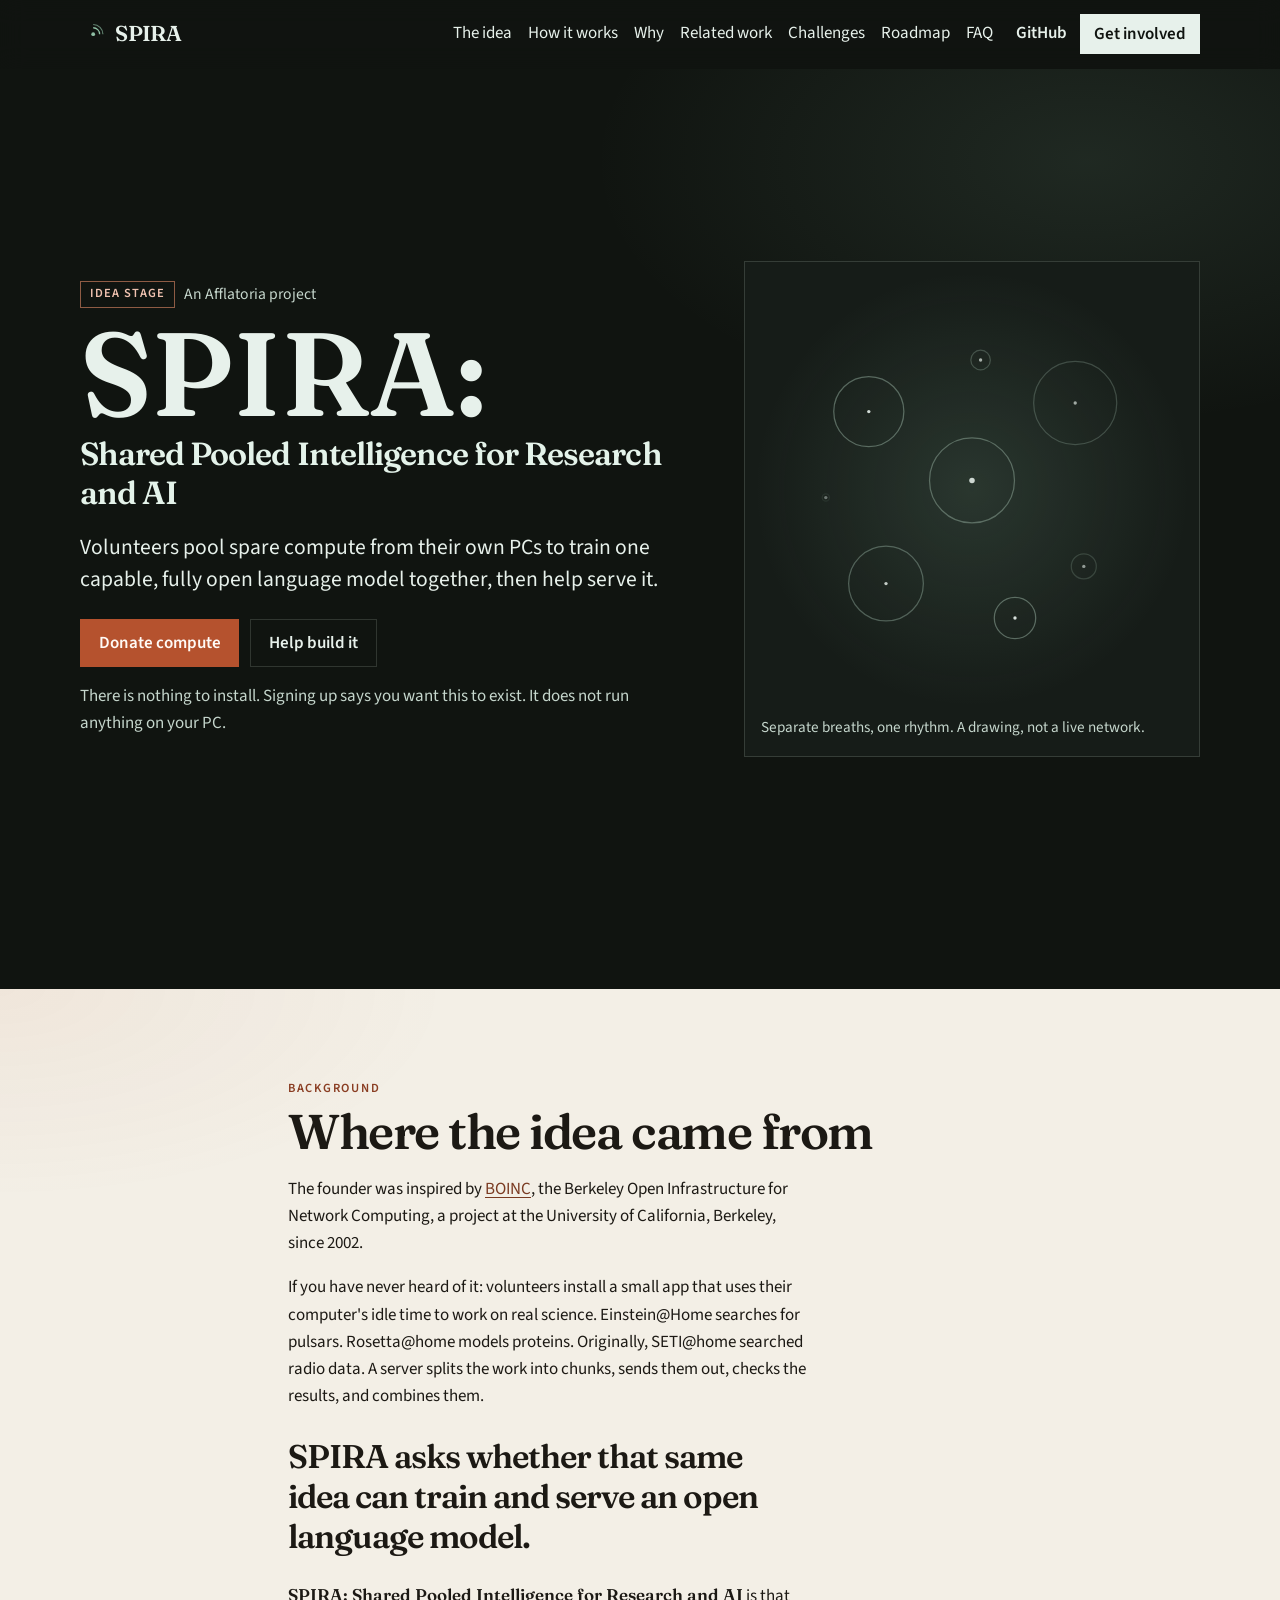
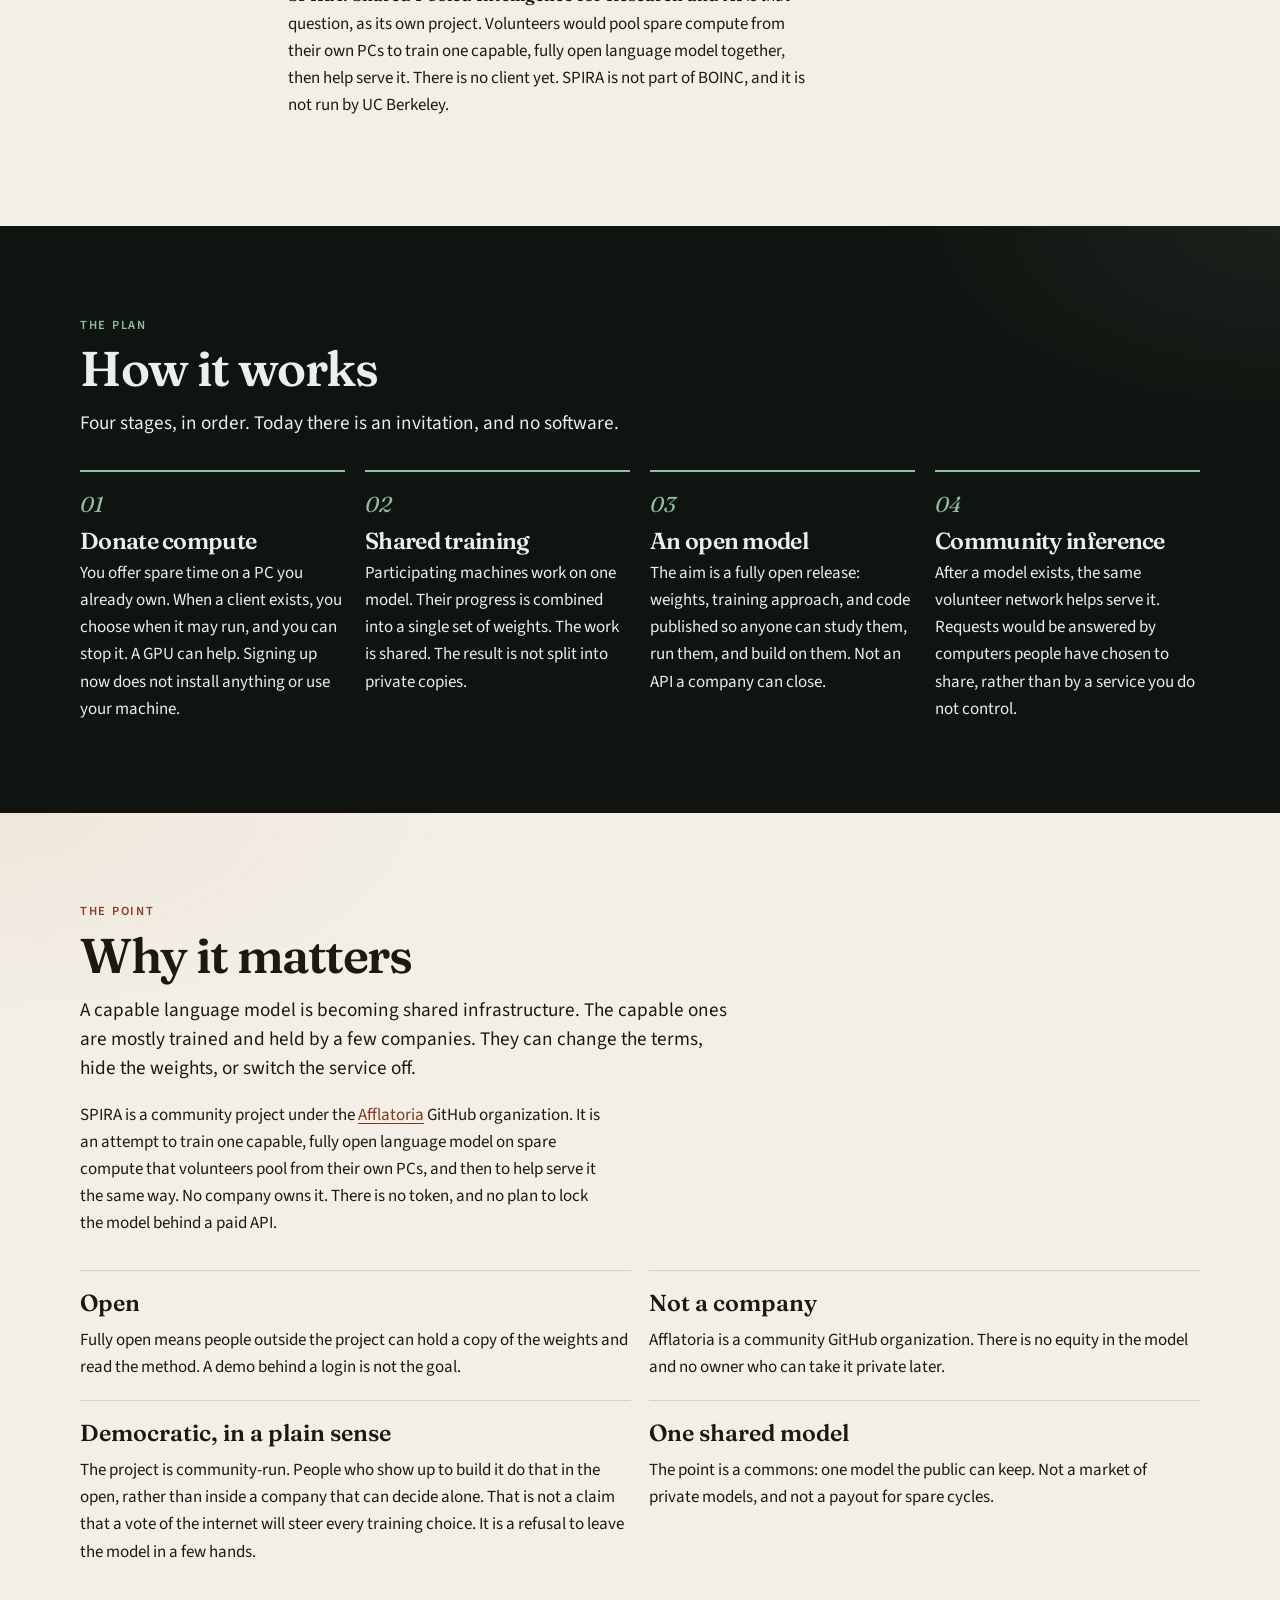
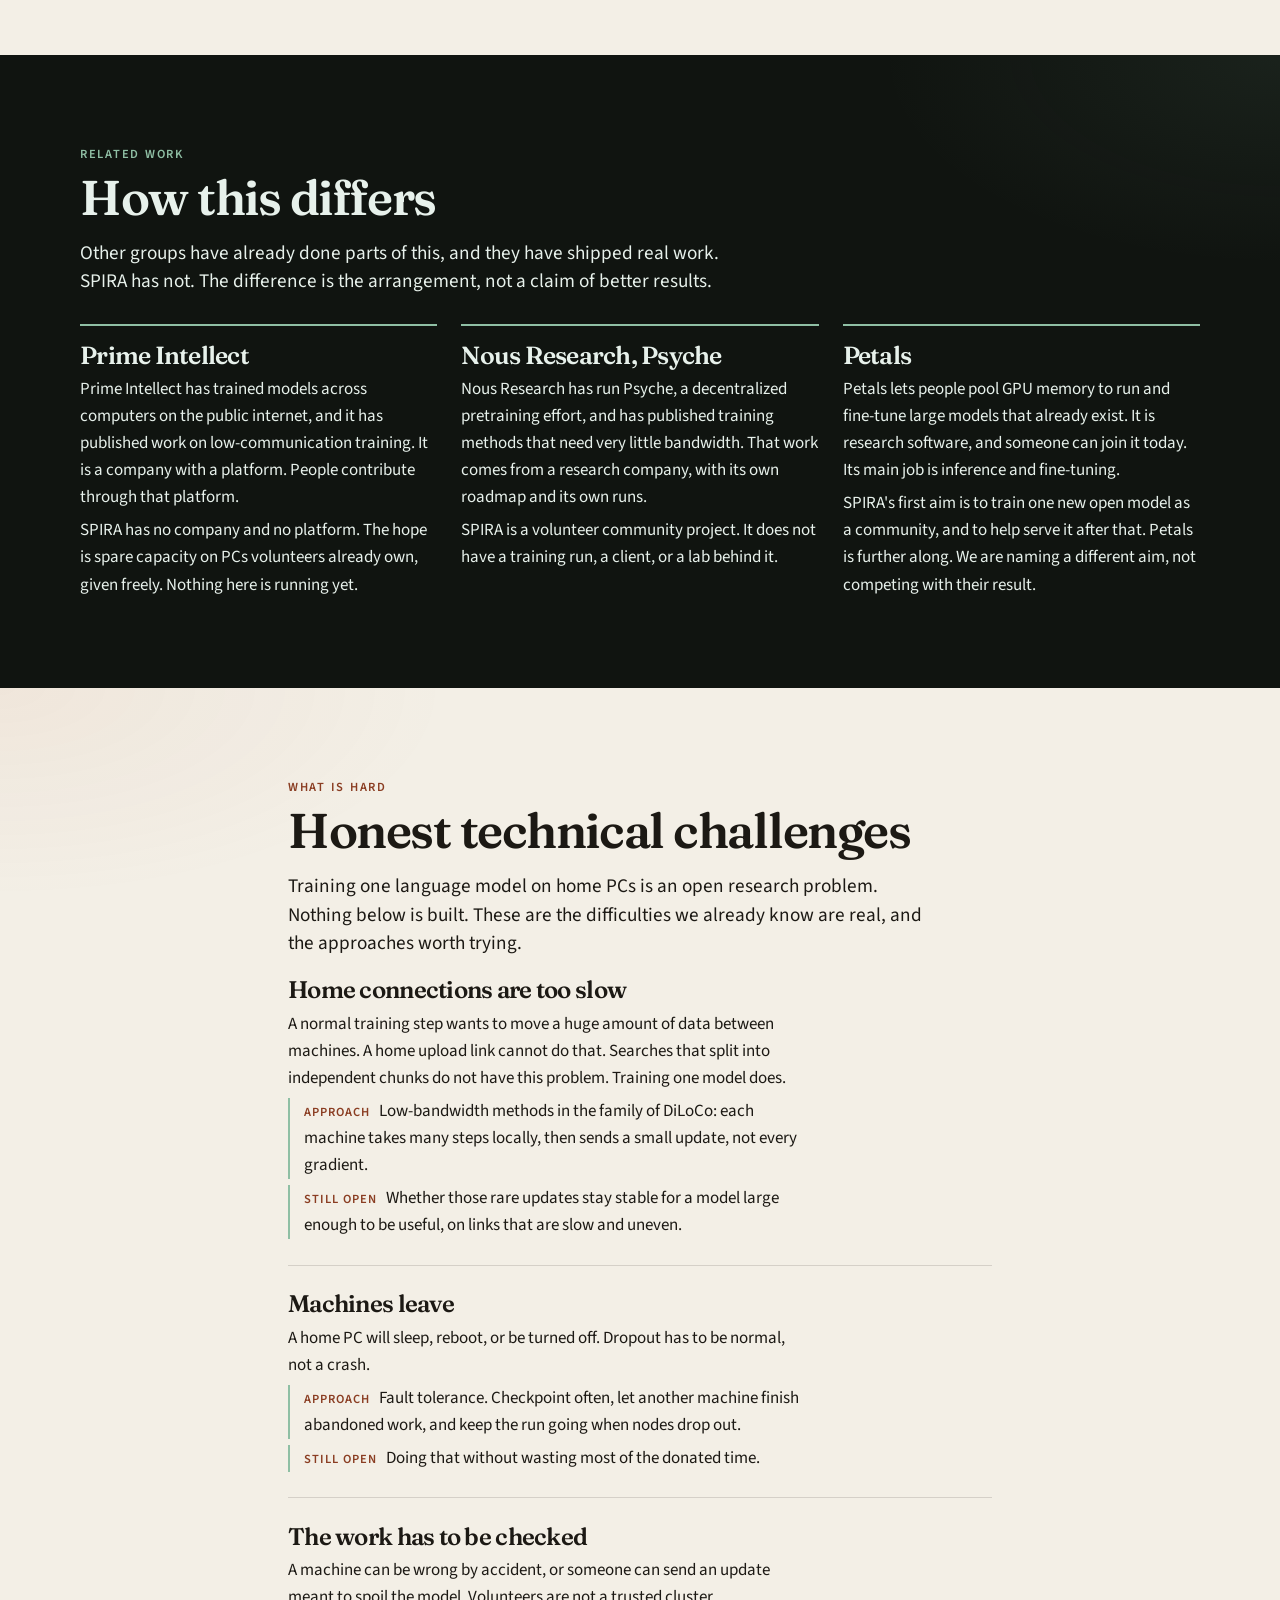
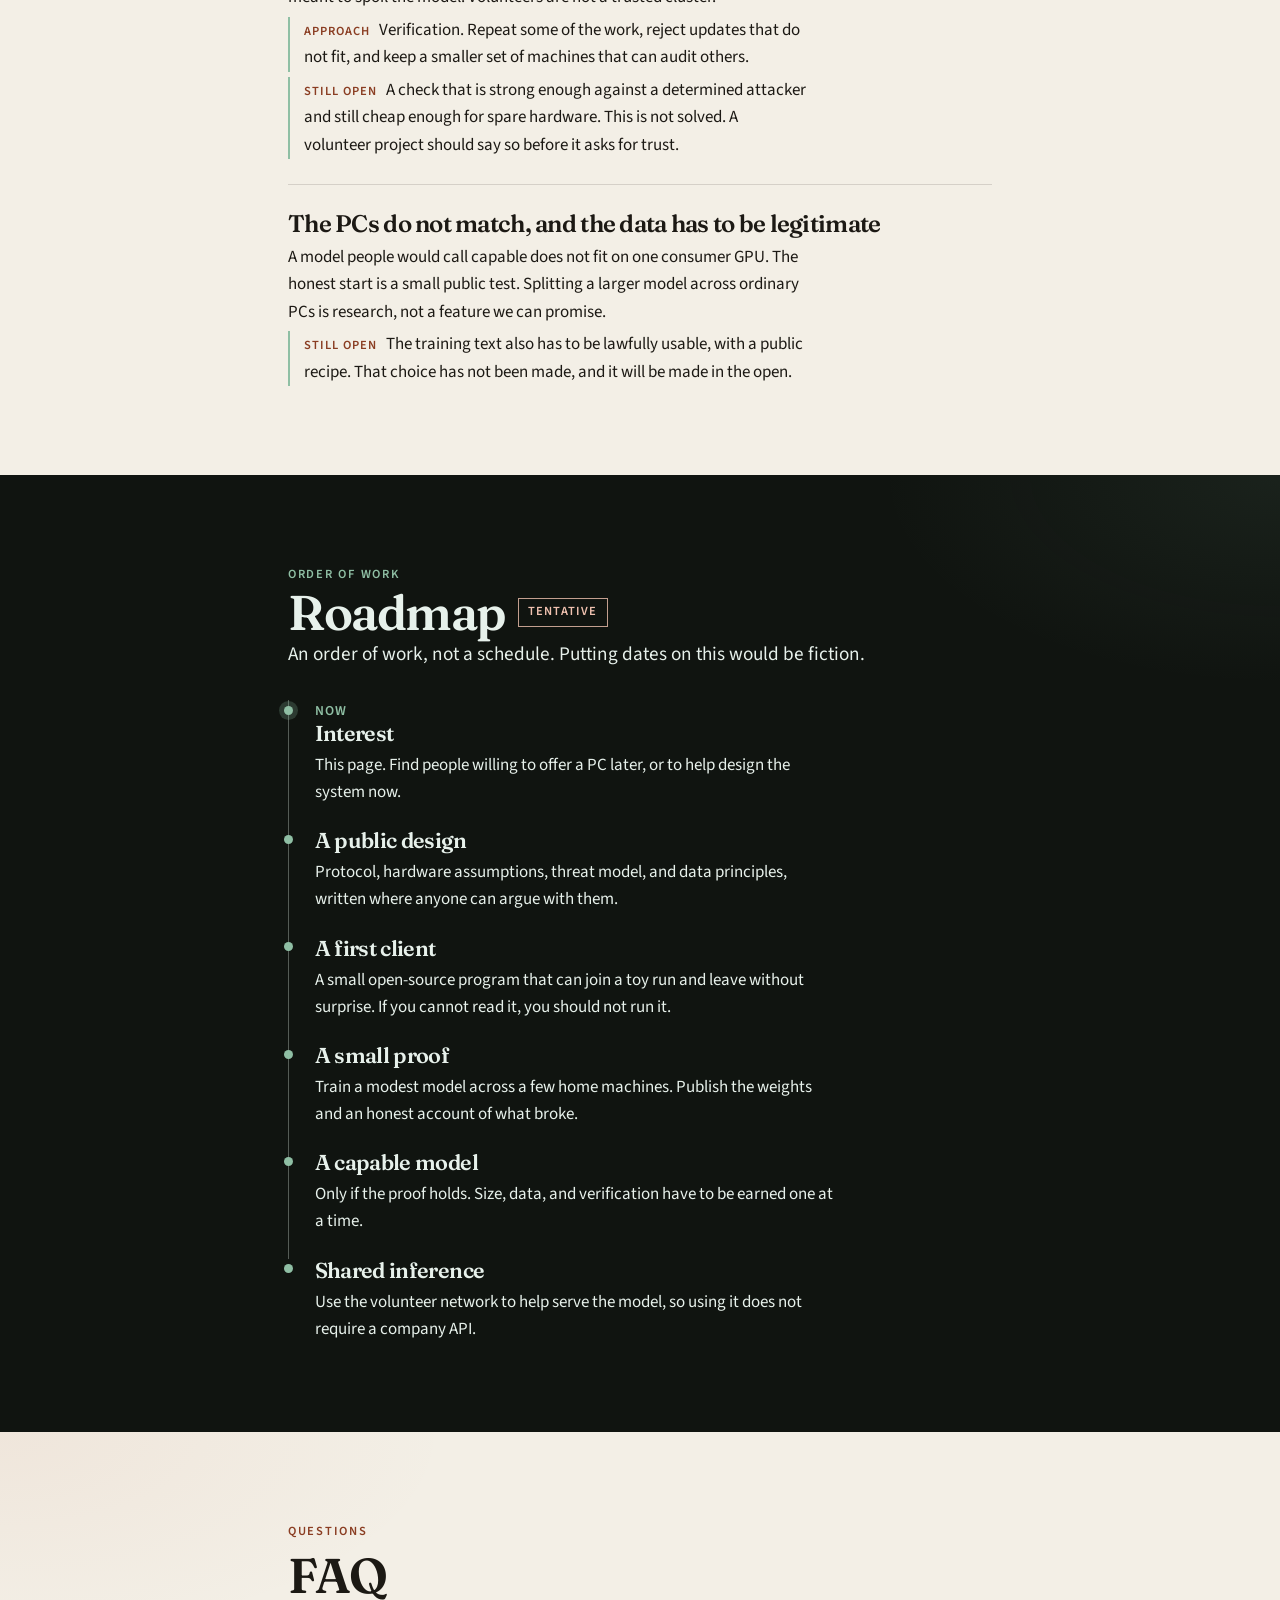
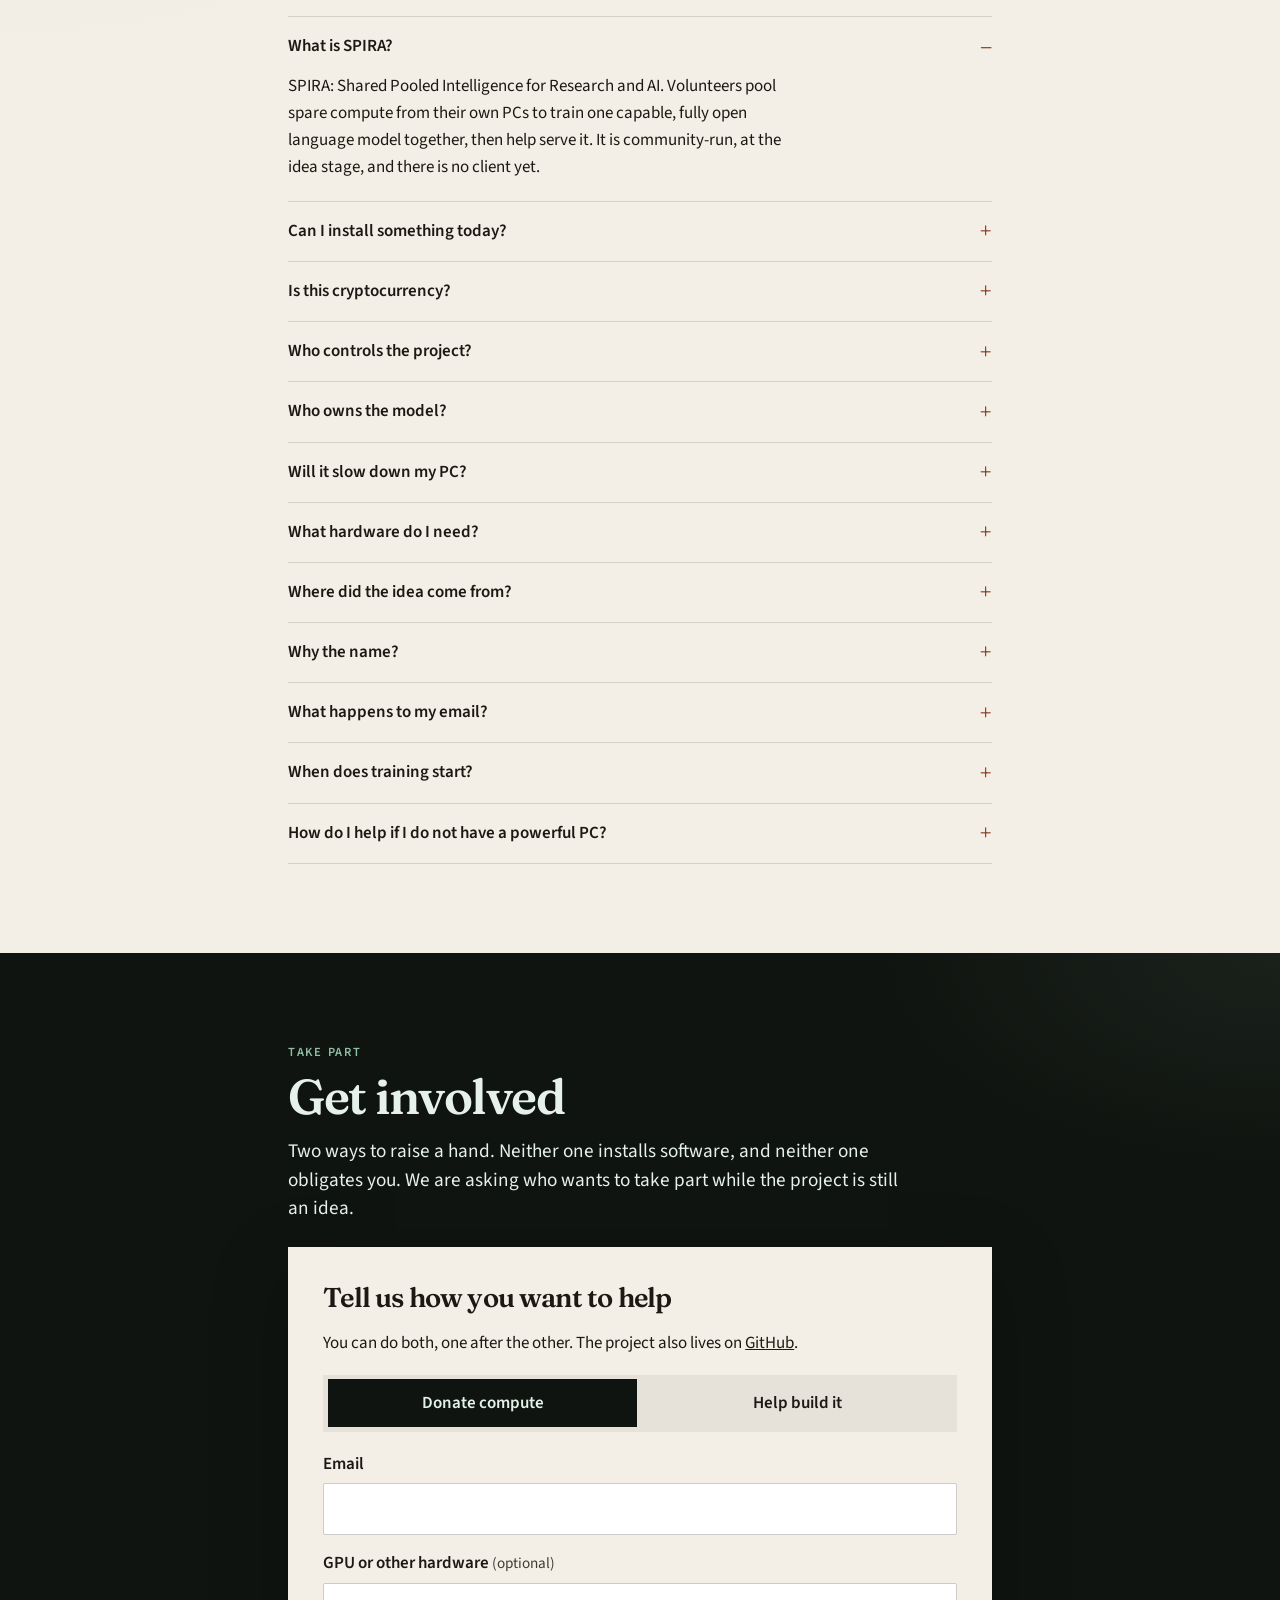
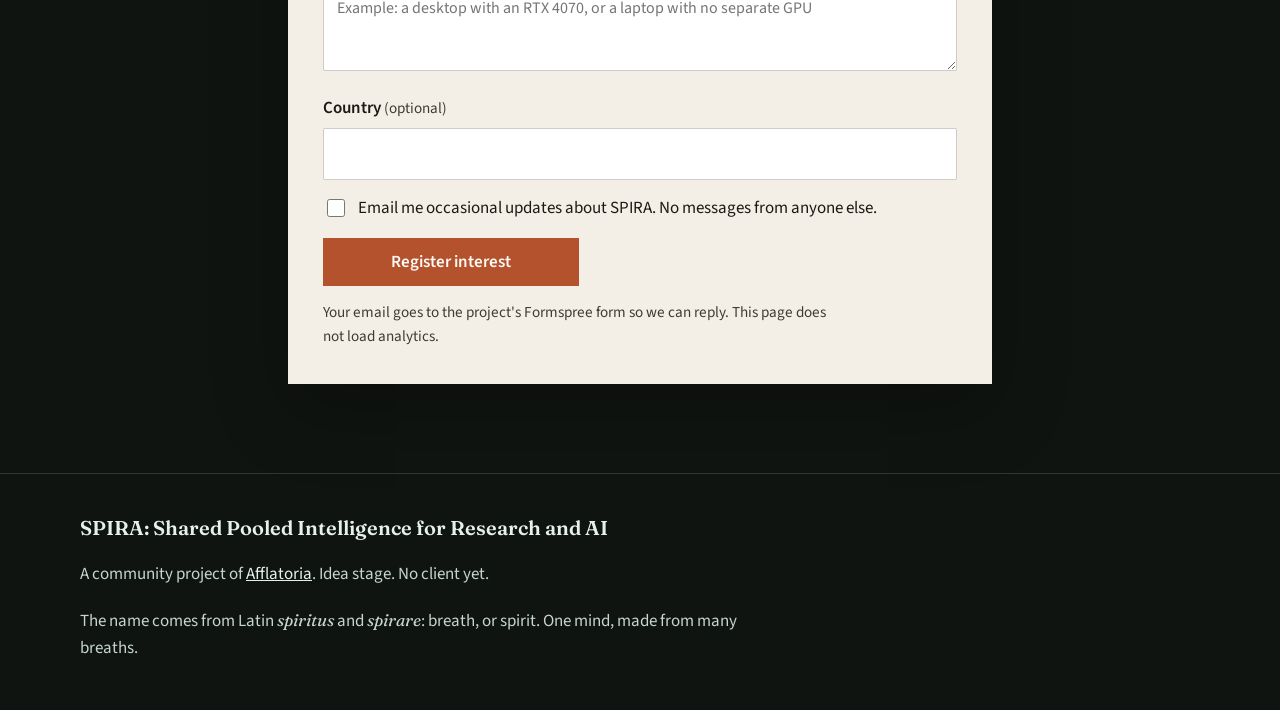
==== index.html @ f2c60c3b "Add the SPIRA landing page and GitHub Pages deploy. The page introduces Shared Pooled Intelligence f" ====
<!DOCTYPE html>
<html lang="en">
<head>
  <meta charset="utf-8">
  <meta name="viewport" content="width=device-width, initial-scale=1">
  <title>SPIRA: Shared Pooled Intelligence for Research and AI</title>
  <meta name="description" content="Volunteers pool spare compute from their own PCs to train one capable, fully open language model together, then help serve it. Idea stage. Community-run.">
  <link rel="canonical" href="https://afflatoria.github.io/spira-site/">
  <meta name="theme-color" content="#101410">
  <meta name="robots" content="index, follow">
  <meta property="og:site_name" content="SPIRA">
  <meta property="og:type" content="website">
  <meta property="og:locale" content="en_US">
  <meta property="og:title" content="SPIRA: Shared Pooled Intelligence for Research and AI">
  <meta property="og:description" content="Volunteers pool spare compute from their own PCs to train one capable, fully open language model together, then help serve it.">
  <meta property="og:url" content="https://afflatoria.github.io/spira-site/">
  <meta property="og:image" content="https://afflatoria.github.io/spira-site/assets/og.png">
  <meta property="og:image:width" content="1200">
  <meta property="og:image:height" content="630">
  <meta property="og:image:alt" content="SPIRA: Shared Pooled Intelligence for Research and AI. Volunteers pool spare compute to train one open language model.">
  <meta name="twitter:card" content="summary_large_image">
  <meta name="twitter:title" content="SPIRA: Shared Pooled Intelligence for Research and AI">
  <meta name="twitter:description" content="Volunteers pool spare compute from their own PCs to train one capable, fully open language model together, then help serve it.">
  <meta name="twitter:image" content="https://afflatoria.github.io/spira-site/assets/og.png">
  <meta name="twitter:image:alt" content="SPIRA: Shared Pooled Intelligence for Research and AI. Volunteers pool spare compute to train one open language model.">
  <link rel="icon" href="assets/favicon.svg" type="image/svg+xml">
  <link rel="icon" href="assets/favicon-32.png" sizes="32x32" type="image/png">
  <link rel="apple-touch-icon" href="assets/apple-touch-icon.png">
  <link rel="preload" href="assets/fonts/fraunces-latin-600.woff2" as="font" type="font/woff2" crossorigin>
  <link rel="stylesheet" href="assets/site.css">
  <script type="application/ld+json">
  {
    "@context": "https://schema.org",
    "@type": "WebSite",
    "name": "SPIRA: Shared Pooled Intelligence for Research and AI",
    "url": "https://afflatoria.github.io/spira-site/",
    "description": "Volunteers pool spare compute from their own PCs to train one capable, fully open language model together, then help serve it.",
    "publisher": {
      "@type": "Organization",
      "name": "Afflatoria",
      "url": "https://github.com/Afflatoria"
    }
  }
  </script>
</head>
<body>
  <a class="skip" href="#content">Skip to content</a>
  <header class="site-header">
    <div class="bar wrap">
      <a class="brand" href="#top">
        <svg class="mark" viewBox="0 0 32 32" aria-hidden="true">
          <circle cx="16" cy="16" r="2.3" fill="currentColor"></circle>
          <path d="M16 8.2a7.8 7.8 0 0 1 7.8 7.8" fill="none" stroke="currentColor" stroke-width="1.6"></path>
          <path d="M16 4.2a11.8 11.8 0 0 1 11.8 11.8" fill="none" stroke="currentColor" stroke-width="1.4" opacity="0.65"></path>
        </svg>
        <span>SPIRA</span>
      </a>
      <nav id="site-nav" class="nav-panel" aria-label="Primary">
        <a href="#origin">The idea</a>
        <a href="#how">How it works</a>
        <a href="#why">Why</a>
        <a href="#differs">Related work</a>
        <a href="#challenges">Challenges</a>
        <a href="#roadmap">Roadmap</a>
        <a href="#faq">FAQ</a>
        <a class="nav-github" href="https://github.com/Afflatoria" rel="noopener noreferrer">GitHub</a>
      </nav>
      <div class="header-actions">
        <a class="header-github" href="https://github.com/Afflatoria" rel="noopener noreferrer">GitHub</a>
        <a class="btn btn-small header-cta" href="#join">Get involved</a>
        <button class="menu-toggle" type="button" aria-expanded="false" aria-controls="site-nav" aria-label="Open menu">Menu</button>
      </div>
    </div>
  </header>

  <main id="content">
    <section class="hero" id="top">
      <div class="wrap hero-grid">
        <div class="hero-copy">
          <p class="eyebrow"><span class="pill">Idea stage</span> An Afflatoria project</p>
          <h1>
            <span class="h1-lead">SPIRA:</span>
            <span class="h1-rest">Shared Pooled Intelligence for Research and AI</span>
          </h1>
          <p class="pitch">Volunteers pool spare compute from their own PCs to train one capable, fully open language model together, then help serve it.</p>
          <div class="cta-row">
            <a class="btn btn-primary" href="#join" data-choose="donate-compute">Donate compute</a>
            <a class="btn btn-ghost" href="#join" data-choose="help-build">Help build it</a>
          </div>
          <p class="honesty">There is nothing to install. Signing up says you want this to exist. It does not run anything on your PC.</p>
        </div>
        <figure class="breath-figure">
          <canvas id="breath" aria-hidden="true"></canvas>
          <figcaption>Separate breaths, one rhythm. A drawing, not a live network.</figcaption>
        </figure>
      </div>
    </section>

    <section class="section section-paper" id="origin">
      <div class="wrap narrow">
        <p class="kicker">Background</p>
        <h2>Where the idea came from</h2>
        <p>The founder was inspired by <a href="https://boinc.berkeley.edu" rel="noopener noreferrer">BOINC</a>, the Berkeley Open Infrastructure for Network Computing, a project at the University of California, Berkeley, since 2002.</p>
        <p>If you have never heard of it: volunteers install a small app that uses their computer's idle time to work on real science. Einstein@Home searches for pulsars. Rosetta@home models proteins. Originally, SETI@home searched radio data. A server splits the work into chunks, sends them out, checks the results, and combines them.</p>
        <blockquote class="ask">
          <p>SPIRA asks whether that same idea can train and serve an open language model.</p>
        </blockquote>
        <p><span class="name-inline">SPIRA: Shared Pooled Intelligence for Research and AI</span> is that question, as its own project. Volunteers would pool spare compute from their own PCs to train one capable, fully open language model together, then help serve it. There is no client yet. SPIRA is not part of BOINC, and it is not run by UC Berkeley.</p>
      </div>
    </section>

    <section class="section section-night" id="how">
      <div class="wrap">
        <p class="kicker">The plan</p>
        <h2>How it works</h2>
        <p class="lede">Four stages, in order. Today there is an invitation, and no software.</p>
        <ol class="steps">
          <li>
            <span class="step-num">01</span>
            <h3>Donate compute</h3>
            <p>You offer spare time on a PC you already own. When a client exists, you choose when it may run, and you can stop it. A GPU can help. Signing up now does not install anything or use your machine.</p>
          </li>
          <li>
            <span class="step-num">02</span>
            <h3>Shared training</h3>
            <p>Participating machines work on one model. Their progress is combined into a single set of weights. The work is shared. The result is not split into private copies.</p>
          </li>
          <li>
            <span class="step-num">03</span>
            <h3>An open model</h3>
            <p>The aim is a fully open release: weights, training approach, and code published so anyone can study them, run them, and build on them. Not an API a company can close.</p>
          </li>
          <li>
            <span class="step-num">04</span>
            <h3>Community inference</h3>
            <p>After a model exists, the same volunteer network helps serve it. Requests would be answered by computers people have chosen to share, rather than by a service you do not control.</p>
          </li>
        </ol>
      </div>
    </section>

    <section class="section section-paper" id="why">
      <div class="wrap">
        <p class="kicker">The point</p>
        <h2>Why it matters</h2>
        <p class="lede">A capable language model is becoming shared infrastructure. The capable ones are mostly trained and held by a few companies. They can change the terms, hide the weights, or switch the service off.</p>
        <p>SPIRA is a community project under the <a href="https://github.com/Afflatoria" rel="noopener noreferrer">Afflatoria</a> GitHub organization. It is an attempt to train one capable, fully open language model on spare compute that volunteers pool from their own PCs, and then to help serve it the same way. No company owns it. There is no token, and no plan to lock the model behind a paid API.</p>
        <dl class="principles">
          <div>
            <dt>Open</dt>
            <dd>Fully open means people outside the project can hold a copy of the weights and read the method. A demo behind a login is not the goal.</dd>
          </div>
          <div>
            <dt>Not a company</dt>
            <dd>Afflatoria is a community GitHub organization. There is no equity in the model and no owner who can take it private later.</dd>
          </div>
          <div>
            <dt>Democratic, in a plain sense</dt>
            <dd>The project is community-run. People who show up to build it do that in the open, rather than inside a company that can decide alone. That is not a claim that a vote of the internet will steer every training choice. It is a refusal to leave the model in a few hands.</dd>
          </div>
          <div>
            <dt>One shared model</dt>
            <dd>The point is a commons: one model the public can keep. Not a market of private models, and not a payout for spare cycles.</dd>
          </div>
        </dl>
      </div>
    </section>

    <section class="section section-night" id="differs">
      <div class="wrap">
        <p class="kicker">Related work</p>
        <h2>How this differs</h2>
        <p class="lede">Other groups have already done parts of this, and they have shipped real work. SPIRA has not. The difference is the arrangement, not a claim of better results.</p>
        <div class="differs">
          <article class="differ">
            <h3>Prime Intellect</h3>
            <p>Prime Intellect has trained models across computers on the public internet, and it has published work on low-communication training. It is a company with a platform. People contribute through that platform.</p>
            <p>SPIRA has no company and no platform. The hope is spare capacity on PCs volunteers already own, given freely. Nothing here is running yet.</p>
          </article>
          <article class="differ">
            <h3>Nous Research, Psyche</h3>
            <p>Nous Research has run Psyche, a decentralized pretraining effort, and has published training methods that need very little bandwidth. That work comes from a research company, with its own roadmap and its own runs.</p>
            <p>SPIRA is a volunteer community project. It does not have a training run, a client, or a lab behind it.</p>
          </article>
          <article class="differ">
            <h3>Petals</h3>
            <p>Petals lets people pool GPU memory to run and fine-tune large models that already exist. It is research software, and someone can join it today. Its main job is inference and fine-tuning.</p>
            <p>SPIRA's first aim is to train one new open model as a community, and to help serve it after that. Petals is further along. We are naming a different aim, not competing with their result.</p>
          </article>
        </div>
      </div>
    </section>

    <section class="section section-paper" id="challenges">
      <div class="wrap narrow">
        <p class="kicker">What is hard</p>
        <h2>Honest technical challenges</h2>
        <p class="lede">Training one language model on home PCs is an open research problem. Nothing below is built. These are the difficulties we already know are real, and the approaches worth trying.</p>

        <article class="challenge">
          <h3>Home connections are too slow</h3>
          <p>A normal training step wants to move a huge amount of data between machines. A home upload link cannot do that. Searches that split into independent chunks do not have this problem. Training one model does.</p>
          <p class="approach"><span class="label-mini">Approach</span> Low-bandwidth methods in the family of DiLoCo: each machine takes many steps locally, then sends a small update, not every gradient.</p>
          <p class="still"><span class="label-mini">Still open</span> Whether those rare updates stay stable for a model large enough to be useful, on links that are slow and uneven.</p>
        </article>

        <article class="challenge">
          <h3>Machines leave</h3>
          <p>A home PC will sleep, reboot, or be turned off. Dropout has to be normal, not a crash.</p>
          <p class="approach"><span class="label-mini">Approach</span> Fault tolerance. Checkpoint often, let another machine finish abandoned work, and keep the run going when nodes drop out.</p>
          <p class="still"><span class="label-mini">Still open</span> Doing that without wasting most of the donated time.</p>
        </article>

        <article class="challenge">
          <h3>The work has to be checked</h3>
          <p>A machine can be wrong by accident, or someone can send an update meant to spoil the model. Volunteers are not a trusted cluster.</p>
          <p class="approach"><span class="label-mini">Approach</span> Verification. Repeat some of the work, reject updates that do not fit, and keep a smaller set of machines that can audit others.</p>
          <p class="still"><span class="label-mini">Still open</span> A check that is strong enough against a determined attacker and still cheap enough for spare hardware. This is not solved. A volunteer project should say so before it asks for trust.</p>
        </article>

        <article class="challenge">
          <h3>The PCs do not match, and the data has to be legitimate</h3>
          <p>A model people would call capable does not fit on one consumer GPU. The honest start is a small public test. Splitting a larger model across ordinary PCs is research, not a feature we can promise.</p>
          <p class="still"><span class="label-mini">Still open</span> The training text also has to be lawfully usable, with a public recipe. That choice has not been made, and it will be made in the open.</p>
        </article>
      </div>
    </section>

    <section class="section section-night" id="roadmap">
      <div class="wrap narrow">
        <p class="kicker">Order of work</p>
        <div class="title-row">
          <h2>Roadmap</h2>
          <span class="badge">Tentative</span>
        </div>
        <p class="lede">An order of work, not a schedule. Putting dates on this would be fiction.</p>
        <ol class="timeline">
          <li class="now">
            <p class="when">Now</p>
            <h3>Interest</h3>
            <p>This page. Find people willing to offer a PC later, or to help design the system now.</p>
          </li>
          <li>
            <h3>A public design</h3>
            <p>Protocol, hardware assumptions, threat model, and data principles, written where anyone can argue with them.</p>
          </li>
          <li>
            <h3>A first client</h3>
            <p>A small open-source program that can join a toy run and leave without surprise. If you cannot read it, you should not run it.</p>
          </li>
          <li>
            <h3>A small proof</h3>
            <p>Train a modest model across a few home machines. Publish the weights and an honest account of what broke.</p>
          </li>
          <li>
            <h3>A capable model</h3>
            <p>Only if the proof holds. Size, data, and verification have to be earned one at a time.</p>
          </li>
          <li>
            <h3>Shared inference</h3>
            <p>Use the volunteer network to help serve the model, so using it does not require a company API.</p>
          </li>
        </ol>
      </div>
    </section>

    <section class="section section-paper" id="faq">
      <div class="wrap narrow">
        <p class="kicker">Questions</p>
        <h2>FAQ</h2>
        <div class="faq">
          <details open>
            <summary>What is SPIRA?</summary>
            <p>SPIRA: Shared Pooled Intelligence for Research and AI. Volunteers pool spare compute from their own PCs to train one capable, fully open language model together, then help serve it. It is community-run, at the idea stage, and there is no client yet.</p>
          </details>
          <details>
            <summary>Can I install something today?</summary>
            <p>No. There is no client. The form is a way to say you want to take part when there is something real to run, or that you want to help build it.</p>
          </details>
          <details>
            <summary>Is this cryptocurrency?</summary>
            <p>No. There is no token, no wallet, and no payout. Spare compute would be a donation.</p>
          </details>
          <details>
            <summary>Who controls the project?</summary>
            <p>It is community-run, hosted by the <a href="https://github.com/Afflatoria" rel="noopener noreferrer">Afflatoria</a> GitHub organization. It is not a company. Design, data, and the license should be argued in the open by the people doing the work.</p>
          </details>
          <details>
            <summary>Who owns the model?</summary>
            <p>No model exists. The intention is a fully open release the public can keep, not a weight file locked to one organization. The exact license is not chosen yet.</p>
          </details>
          <details>
            <summary>Will it slow down my PC?</summary>
            <p>Nothing runs on your PC today. The aim, once a client exists, is spare capacity only, under your control. That still has to be built and tested.</p>
          </details>
          <details>
            <summary>What hardware do I need?</summary>
            <p>You do not need a specific machine to register interest. A GPU is useful. An older PC may still matter for early tests. Real minimums will be published before anyone is asked to run code.</p>
          </details>
          <details>
            <summary>Where did the idea come from?</summary>
            <p>The founder was inspired by <a href="https://boinc.berkeley.edu" rel="noopener noreferrer">BOINC</a>, the Berkeley Open Infrastructure for Network Computing, at UC Berkeley since 2002. Volunteers install a small app that uses idle time for scientific work, and a server splits that work into chunks, checks the results, and combines them. SPIRA asks whether that same idea can train and serve an open language model. The longer note is in <a href="#origin">Where the idea came from</a>.</p>
          </details>
          <details>
            <summary>Why the name?</summary>
            <p>From Latin <em>spiritus</em> and <em>spirare</em>: breath, or spirit. One mind, made from many breaths.</p>
          </details>
          <details>
            <summary>What happens to my email?</summary>
            <p>The form sends it to a Formspree inbox for this project, so we can reply. If you opt in, we may write when there is something to report. This page loads no advertising trackers, and we do not sell the list.</p>
          </details>
          <details>
            <summary>When does training start?</summary>
            <p>No date. A public design and a small proof come first. The roadmap is tentative.</p>
          </details>
          <details>
            <summary>How do I help if I do not have a powerful PC?</summary>
            <p>Choose Help build it. Machine learning, distributed systems, the website, design, and community organizing all matter before a training run does.</p>
          </details>
        </div>
      </div>
    </section>

    <section class="section section-night" id="join">
      <div class="wrap narrow">
        <p class="kicker">Take part</p>
        <h2>Get involved</h2>
        <p class="lede">Two ways to raise a hand. Neither one installs software, and neither one obligates you. We are asking who wants to take part while the project is still an idea.</p>
        <div class="join-card">
          <h3>Tell us how you want to help</h3>
          <p>You can do both, one after the other. The project also lives on <a href="https://github.com/Afflatoria" rel="noopener noreferrer">GitHub</a>.</p>
          <noscript>
            <p class="form-status is-note">The signup form needs JavaScript to send. You can still reach the project on GitHub.</p>
          </noscript>
          <!-- Posts to the endpoint in assets/config.js -->
          <form id="signup" method="post" action="#join" novalidate>
            <div id="form-status" class="form-status" role="status" aria-live="polite"></div>
            <input type="hidden" name="path" id="field-path" value="donate-compute">
            <input type="hidden" name="source" id="field-source" value="">
            <div class="hp" aria-hidden="true">
              <label for="gotcha">Leave this empty</label>
              <input id="gotcha" name="_gotcha" type="text" tabindex="-1" autocomplete="off">
            </div>
            <div class="path-switch" role="group" aria-label="How you want to take part">
              <button type="button" data-choose="donate-compute" aria-pressed="true">Donate compute</button>
              <button type="button" data-choose="help-build" aria-pressed="false">Help build it</button>
            </div>
            <div class="field">
              <label for="email">Email</label>
              <input id="email" name="email" type="email" autocomplete="email" inputmode="email" maxlength="200" required aria-required="true" aria-describedby="email-error">
              <p class="field-error" id="email-error" hidden></p>
            </div>

            <div data-panel="donate-compute">
              <div class="field">
                <label for="hardware">GPU or other hardware <span class="hint">(optional)</span></label>
                <textarea id="hardware" name="hardware" rows="2" maxlength="500" placeholder="Example: a desktop with an RTX 4070, or a laptop with no separate GPU" aria-describedby="hardware-error"></textarea>
                <p class="field-error" id="hardware-error" hidden></p>
              </div>
              <div class="field">
                <label for="country">Country <span class="hint">(optional)</span></label>
                <input id="country" name="country" type="text" autocomplete="country-name" maxlength="80" aria-describedby="country-error">
                <p class="field-error" id="country-error" hidden></p>
              </div>
            </div>

            <div data-panel="help-build" hidden>
              <div class="field">
                <label for="name">Name</label>
                <input id="name" name="name" type="text" autocomplete="name" maxlength="120" aria-describedby="name-error">
                <p class="field-error" id="name-error" hidden></p>
              </div>
              <fieldset class="skills-field" id="skills">
                <legend>Skills</legend>
                <p class="hint" id="skills-hint">Choose any that apply.</p>
                <div class="skills">
                  <label class="skill"><input type="checkbox" name="skill" value="ML research"> ML research</label>
                  <label class="skill"><input type="checkbox" name="skill" value="Distributed systems"> Distributed systems</label>
                  <label class="skill"><input type="checkbox" name="skill" value="Frontend"> Frontend</label>
                  <label class="skill"><input type="checkbox" name="skill" value="Community / ops"> Community / ops</label>
                  <label class="skill"><input type="checkbox" name="skill" value="Design"> Design</label>
                </div>
                <p class="field-error" id="skills-error" hidden></p>
              </fieldset>
              <div class="field">
                <label for="note">Note <span class="hint">(optional)</span></label>
                <textarea id="note" name="note" rows="4" maxlength="2000" placeholder="What you would like to work on, if you know." aria-describedby="note-error"></textarea>
                <p class="field-error" id="note-error" hidden></p>
              </div>
            </div>

            <label class="check">
              <input type="checkbox" name="updates" value="yes">
              <span>Email me occasional updates about SPIRA. No messages from anyone else.</span>
            </label>
            <button class="btn btn-primary" id="submit-btn" type="submit">Register interest</button>
            <p class="privacy">Your email goes to the project's Formspree form so we can reply. This page does not load analytics.</p>
          </form>
        </div>
      </div>
    </section>
  </main>

  <footer class="site-footer">
    <div class="wrap">
      <p class="footer-name">SPIRA: Shared Pooled Intelligence for Research and AI</p>
      <p>A community project of <a href="https://github.com/Afflatoria" rel="noopener noreferrer">Afflatoria</a>. Idea stage. No client yet.</p>
      <p class="etymology">The name comes from Latin <em>spiritus</em> and <em>spirare</em>: breath, or spirit. One mind, made from many breaths.</p>
    </div>
  </footer>

  <script src="assets/config.js"></script>
  <script src="assets/site.js"></script>
</body>
</html>
---- assets/site.css ----
@font-face {
  font-family: "Fraunces";
  font-style: normal;
  font-weight: 400;
  font-display: swap;
  src: url("fonts/fraunces-latin-400.woff2") format("woff2");
}

@font-face {
  font-family: "Fraunces";
  font-style: italic;
  font-weight: 400;
  font-display: swap;
  src: url("fonts/fraunces-latin-400-italic.woff2") format("woff2");
}

@font-face {
  font-family: "Fraunces";
  font-style: normal;
  font-weight: 600;
  font-display: swap;
  src: url("fonts/fraunces-latin-600.woff2") format("woff2");
}

@font-face {
  font-family: "Source Sans 3";
  font-style: normal;
  font-weight: 400;
  font-display: swap;
  src: url("fonts/source-sans-3-latin-400.woff2") format("woff2");
}

@font-face {
  font-family: "Source Sans 3";
  font-style: normal;
  font-weight: 600;
  font-display: swap;
  src: url("fonts/source-sans-3-latin-600.woff2") format("woff2");
}

:root {
  --night: #101410;
  --night-raised: #1a221c;
  --text-on-dark: #e7f1eb;
  --muted-on-dark: #c5d6cc;
  --breath: #8fbfa4;
  --breath-strong: #e4f3ea;
  --line-dark: rgba(215, 227, 218, 0.16);
  --parchment: #f3efe6;
  --ink: #1c1914;
  --muted-on-light: #3f3a33;
  --line-light: rgba(28, 25, 20, 0.14);
  --clay: #b5522e;
  --clay-deep: #8a3d22;
  --link-on-light: #7a3b22;
  --serif: "Fraunces", "Iowan Old Style", Palatino, "Palatino Linotype", Georgia, serif;
  --sans: "Source Sans 3", "Segoe UI", sans-serif;
  --header-h: 4.25rem;
  --wrap: 1120px;
}

*,
*::before,
*::after {
  box-sizing: border-box;
}

[hidden] {
  display: none !important;
}

html {
  scroll-behavior: smooth;
}

[id] {
  scroll-margin-top: calc(var(--header-h) + 0.75rem);
}

body {
  margin: 0;
  font-family: var(--sans);
  font-size: 1.0625rem;
  line-height: 1.6;
  background: var(--night);
  color: var(--text-on-dark);
  text-rendering: optimizeLegibility;
}

img,
svg,
canvas {
  max-width: 100%;
}

h1,
h2,
h3,
p {
  overflow-wrap: break-word;
}

h1,
h2,
h3 {
  font-family: var(--serif);
  font-weight: 600;
  letter-spacing: -0.03em;
  line-height: 1.12;
}

a {
  color: inherit;
}

:focus-visible {
  outline: 2px solid var(--clay);
  outline-offset: 3px;
}

::selection {
  background: #d5eadf;
  color: #14201a;
}

.skip {
  position: absolute;
  left: 1rem;
  top: -4rem;
  z-index: 40;
  background: var(--parchment);
  color: var(--ink);
  padding: 0.6rem 0.9rem;
}

.skip:focus {
  top: 0.6rem;
}

.wrap {
  width: min(var(--wrap), calc(100% - 2.5rem));
  margin-inline: auto;
}

.narrow {
  width: min(44rem, calc(100% - 2.5rem));
}

.site-header {
  position: sticky;
  top: 0;
  z-index: 30;
  background: rgba(16, 20, 16, 0.94);
  backdrop-filter: blur(12px);
  border-bottom: 1px solid transparent;
}

.site-header.is-scrolled {
  border-bottom-color: var(--line-dark);
}

.bar {
  display: flex;
  align-items: center;
  gap: 1rem;
  min-height: var(--header-h);
}

.brand {
  display: inline-flex;
  align-items: center;
  gap: 0.55rem;
  text-decoration: none;
  font-family: var(--serif);
  font-weight: 600;
  font-size: 1.35rem;
  letter-spacing: -0.03em;
}

.mark {
  width: 1.65rem;
  height: 1.65rem;
  color: var(--breath);
}

.header-actions {
  display: flex;
  align-items: center;
  gap: 0.45rem;
  margin-left: auto;
}

.nav-panel {
  display: none;
}

.nav-panel a {
  color: var(--text-on-dark);
  text-decoration: none;
}

.menu-toggle {
  min-height: 44px;
  min-width: 44px;
  border: 1px solid var(--line-dark);
  background: transparent;
  color: var(--text-on-dark);
  font: inherit;
  font-weight: 600;
  padding: 0 0.85rem;
  cursor: pointer;
}

.header-github {
  display: none;
}

.btn {
  display: inline-flex;
  align-items: center;
  justify-content: center;
  min-height: 48px;
  padding: 0.7rem 1.1rem;
  border: 1px solid transparent;
  text-decoration: none;
  font: inherit;
  font-weight: 600;
  line-height: 1.2;
  cursor: pointer;
  background: transparent;
  color: inherit;
}

.btn-primary {
  background: var(--clay);
  color: #fffaf6;
}

.btn-primary:hover {
  background: var(--clay-deep);
}

.btn-ghost {
  border-color: var(--line-dark);
  color: var(--text-on-dark);
}

.btn-ghost:hover {
  border-color: var(--breath);
  color: white;
}

.btn-small {
  min-height: 40px;
  padding: 0.4rem 0.8rem;
  background: var(--text-on-dark);
  color: var(--night);
}

.btn-small:hover {
  background: white;
}

.hero {
  position: relative;
  padding: 2.5rem 0 3.5rem;
  background:
    radial-gradient(900px 480px at 85% 10%, rgba(143, 191, 164, 0.12), transparent 55%),
    var(--night);
}

.hero-grid {
  display: grid;
  gap: 2.25rem;
  align-items: center;
}

.eyebrow {
  display: flex;
  flex-wrap: wrap;
  align-items: center;
  gap: 0.6rem;
  margin: 0 0 1rem;
  color: var(--muted-on-dark);
  font-size: 0.98rem;
}

.pill {
  display: inline-flex;
  align-items: center;
  min-height: 1.7rem;
  padding: 0 0.55rem;
  border: 1px solid rgba(196, 122, 90, 0.7);
  color: #f0c2b0;
  font-size: 0.78rem;
  font-weight: 600;
  letter-spacing: 0.08em;
  text-transform: uppercase;
}

.h1-lead {
  display: block;
  font-size: clamp(4.2rem, 14vw, 7.4rem);
  line-height: 0.84;
  font-weight: 600;
}

.h1-rest {
  display: block;
  max-width: 28ch;
  margin-top: 0.75rem;
  color: var(--breath-strong);
  font-size: clamp(1.45rem, 2.5vw, 2.05rem);
  font-weight: 600;
  line-height: 1.2;
  letter-spacing: -0.03em;
}

h1 {
  margin: 0;
}

.pitch {
  max-width: 38rem;
  margin: 1.25rem 0 0;
  font-size: clamp(1.15rem, 2vw, 1.35rem);
  line-height: 1.45;
}

.cta-row {
  display: flex;
  flex-wrap: wrap;
  gap: 0.7rem;
  margin-top: 1.5rem;
}

.honesty {
  max-width: 38rem;
  margin: 1rem 0 0;
  color: var(--muted-on-dark);
}

.breath-figure {
  margin: 0;
  padding: 0.75rem 0.75rem 0.95rem;
  background:
    radial-gradient(circle at 50% 46%, rgba(143, 191, 164, 0.16), transparent 62%),
    #161c18;
  border: 1px solid var(--line-dark);
}

.breath-figure canvas {
  display: block;
  width: 100%;
  height: auto;
  aspect-ratio: 1;
}

.breath-figure figcaption {
  margin: 0.7rem 0.25rem 0.1rem;
  color: var(--muted-on-dark);
  font-size: 0.95rem;
}

.section {
  padding: clamp(3.25rem, 7vw, 6rem) 0;
}

.section-paper {
  background:
    radial-gradient(900px 420px at 0% 0%, rgba(181, 82, 46, 0.06), transparent 50%),
    var(--parchment);
  color: var(--ink);
}

.section-night {
  background:
    radial-gradient(800px 420px at 100% 0%, rgba(143, 191, 164, 0.08), transparent 50%),
    var(--night);
  color: var(--text-on-dark);
}

.kicker {
  margin: 0;
  font-size: 0.78rem;
  font-weight: 600;
  letter-spacing: 0.14em;
  text-transform: uppercase;
  color: var(--clay-deep);
}

.section-night .kicker {
  color: var(--breath);
}

h2 {
  margin: 0.35rem 0 0.85rem;
  font-size: clamp(2rem, 4vw, 3.05rem);
}

.lede,
.section p {
  max-width: 65ch;
}

.lede {
  margin-top: 0;
  font-size: 1.2rem;
  line-height: 1.5;
  text-wrap: pretty;
}

.section-paper a {
  color: var(--link-on-light);
  text-underline-offset: 0.16em;
}

.section-night .prose a,
.origin-link {
  text-underline-offset: 0.16em;
}

.ask {
  margin: 1.6rem 0;
  padding: 0;
  border: 0;
}

.ask p {
  margin: 0;
  max-width: 22ch;
  font-family: var(--serif);
  font-size: clamp(1.55rem, 3vw, 2.05rem);
  font-weight: 600;
  line-height: 1.22;
  letter-spacing: -0.03em;
}

.name-inline {
  font-family: var(--serif);
  font-weight: 600;
}

.steps {
  list-style: none;
  margin: 2rem 0 0;
  padding: 0;
  display: grid;
  gap: 0;
}

.steps li {
  padding: 1.15rem 0;
  border-top: 1px solid var(--line-dark);
}

.step-num {
  display: block;
  margin-bottom: 0.35rem;
  font-family: var(--serif);
  font-size: 1.35rem;
  font-style: italic;
  font-weight: 400;
  color: var(--breath);
}

.steps h3 {
  margin: 0 0 0.35rem;
  font-size: 1.45rem;
}

.steps p,
.differ p,
.challenge p,
.timeline p {
  margin: 0.35rem 0 0;
}

.principles {
  display: grid;
  gap: 1.15rem;
  margin: 2rem 0 0;
  padding: 0;
}

.principles div {
  padding-top: 0.85rem;
  border-top: 1px solid var(--line-light);
}

.principles dt {
  font-family: var(--serif);
  font-size: 1.45rem;
  font-weight: 600;
}

.principles dd {
  margin: 0.35rem 0 0;
}

.differs {
  display: grid;
  gap: 1.25rem;
  margin-top: 1.75rem;
}

.differ {
  padding-top: 1rem;
  border-top: 2px solid var(--breath);
}

.differ h3 {
  margin: 0;
  font-size: 1.55rem;
}

.challenge + .challenge {
  margin-top: 1.6rem;
  padding-top: 1.6rem;
  border-top: 1px solid var(--line-light);
}

.challenge h3 {
  margin: 0 0 0.4rem;
  font-size: 1.5rem;
}

.label-mini {
  display: inline-block;
  margin-right: 0.35rem;
  font-size: 0.78rem;
  font-weight: 600;
  letter-spacing: 0.08em;
  text-transform: uppercase;
  color: var(--clay-deep);
}

.approach,
.still {
  margin: 0.75rem 0 0;
  padding-left: 0.9rem;
  border-left: 2px solid var(--breath);
}

.title-row {
  display: flex;
  flex-wrap: wrap;
  align-items: center;
  gap: 0.75rem;
}

.title-row h2 {
  margin: 0;
}

.badge {
  display: inline-flex;
  align-items: center;
  min-height: 1.8rem;
  padding: 0 0.6rem;
  border: 1px solid rgba(240, 194, 176, 0.8);
  color: #f0c2b0;
  font-size: 0.78rem;
  font-weight: 600;
  letter-spacing: 0.08em;
  text-transform: uppercase;
}

.timeline {
  list-style: none;
  margin: 2rem 0 0;
  padding: 0;
}

.timeline li {
  position: relative;
  padding: 0 0 1.45rem 1.6rem;
  border-left: 1px solid rgba(215, 227, 218, 0.35);
}

.timeline li:last-child {
  border-left-color: transparent;
  padding-bottom: 0;
}

.timeline li::before {
  content: "";
  position: absolute;
  left: -5px;
  top: 0.35rem;
  width: 9px;
  height: 9px;
  border-radius: 50%;
  background: var(--breath);
}

.timeline .now::before {
  box-shadow: 0 0 0 5px rgba(143, 191, 164, 0.22);
}

.timeline h3 {
  margin: 0;
  font-size: 1.35rem;
}

.when {
  color: var(--breath);
  font-size: 0.85rem;
  font-weight: 600;
  letter-spacing: 0.08em;
  text-transform: uppercase;
}

.faq details {
  border-top: 1px solid var(--line-light);
  padding: 0.35rem 0;
}

.faq details:last-of-type {
  border-bottom: 1px solid var(--line-light);
}

.faq summary {
  cursor: pointer;
  min-height: 48px;
  display: flex;
  align-items: center;
  justify-content: space-between;
  gap: 1rem;
  font-weight: 600;
  list-style: none;
}

.faq summary::-webkit-details-marker {
  display: none;
}

.faq summary::after {
  content: "+";
  flex: none;
  font-family: var(--serif);
  font-size: 1.5rem;
  font-weight: 500;
  color: var(--clay-deep);
}

.faq details[open] summary::after {
  content: "–";
}

.faq details p {
  margin: 0.15rem 0 0.85rem;
}

.join-card {
  margin-top: 1.5rem;
  padding: clamp(1.2rem, 3vw, 2.2rem);
  background: var(--parchment);
  color: var(--ink);
  box-shadow: 0 24px 70px rgba(0, 0, 0, 0.28);
}

.join-card h3 {
  margin: 0 0 0.35rem;
  font-size: 1.7rem;
}

.path-switch {
  display: grid;
  grid-template-columns: 1fr 1fr;
  gap: 0.35rem;
  margin: 1.1rem 0 1.15rem;
  padding: 0.3rem;
  background: rgba(28, 25, 20, 0.06);
}

.path-switch button {
  min-height: 48px;
  border: 0;
  background: transparent;
  color: var(--ink);
  font: inherit;
  font-weight: 600;
  cursor: pointer;
}

.path-switch button[aria-pressed="true"] {
  background: var(--night);
  color: var(--breath-strong);
}

.field {
  margin: 0 0 0.95rem;
}

.field label,
.skills-field legend,
.check {
  display: block;
  margin-bottom: 0.35rem;
  font-weight: 600;
}

.hint,
.privacy {
  margin: 0.3rem 0 0;
  color: var(--muted-on-light);
  font-size: 0.95rem;
}

.field label .hint {
  font-weight: 400;
}

.privacy {
  margin-top: 0.85rem;
}

input,
textarea {
  width: 100%;
  padding: 0.75rem 0.8rem;
  border: 1px solid rgba(28, 25, 20, 0.22);
  border-radius: 2px;
  background: #fff;
  color: var(--ink);
  font: inherit;
  font-size: 1rem;
}

textarea {
  resize: vertical;
  min-height: 5.5rem;
}

input[aria-invalid="true"],
textarea[aria-invalid="true"] {
  border-color: #9a3412;
}

.field-error {
  margin: 0.35rem 0 0;
  color: #8a3412;
  font-size: 0.95rem;
}

.skills-field {
  border: 0;
  margin: 0 0 0.95rem;
  padding: 0;
  min-inline-size: 0;
}

.skills {
  display: grid;
  gap: 0.45rem;
}

.skill {
  display: flex;
  align-items: center;
  gap: 0.65rem;
  min-height: 48px;
  margin: 0;
  padding: 0.35rem 0.7rem;
  border: 1px solid rgba(28, 25, 20, 0.16);
  background: #fff;
  font-weight: 400;
}

.skill input,
.check input {
  width: 1.1rem;
  height: 1.1rem;
  accent-color: var(--clay-deep);
}

.check {
  display: flex;
  align-items: flex-start;
  gap: 0.65rem;
  margin: 0.3rem 0 1rem;
  font-weight: 400;
}

.check input {
  margin-top: 0.25rem;
  flex: none;
}

.join-card .btn-primary {
  width: 100%;
}

.form-status {
  margin: 0 0 1rem;
  padding: 0.85rem 1rem;
}

.form-status:empty {
  display: none;
}

.form-status.is-success {
  background: #e5f2ea;
  color: #143024;
}

.form-status.is-error {
  background: #f8e6df;
  color: #6a2c18;
}

.form-status.is-note {
  background: #f6e7c8;
  color: #3d3116;
}

.hp {
  position: absolute;
  left: -10000px;
  width: 1px;
  height: 1px;
  overflow: hidden;
}

.site-footer {
  padding: 2.4rem 0 3rem;
  border-top: 1px solid var(--line-dark);
  color: var(--muted-on-dark);
}

.footer-name {
  margin: 0 0 0.35rem;
  color: var(--text-on-dark);
  font-family: var(--serif);
  font-size: 1.25rem;
  font-weight: 600;
}

.site-footer a {
  color: var(--breath-strong);
}

.etymology {
  margin: 1rem 0 0;
  max-width: 42rem;
}

.etymology em {
  font-family: var(--serif);
}

@media (min-width: 720px) {
  .skills {
    grid-template-columns: 1fr 1fr;
  }

  .join-card .btn-primary {
    width: auto;
    min-width: 16rem;
  }

  .principles {
    grid-template-columns: 1fr 1fr;
  }
}

@media (min-width: 900px) {
  .hero {
    padding: 1.5rem 0 4rem;
  }

  .hero-grid {
    grid-template-columns: minmax(0, 1.15fr) minmax(280px, 0.85fr);
    gap: 3rem;
    min-height: calc(100vh - var(--header-h));
  }

  .steps {
    grid-template-columns: repeat(4, minmax(0, 1fr));
    gap: 1.25rem;
  }

  .steps li {
    border-top: 2px solid var(--breath);
    padding: 1rem 0 0;
  }

  .differs {
    grid-template-columns: repeat(3, minmax(0, 1fr));
    gap: 1.5rem;
  }
}

@media (min-width: 1180px) {
  .menu-toggle {
    display: none;
  }

  .header-github {
    display: inline-flex;
    align-items: center;
    min-height: 44px;
    padding: 0 0.4rem;
    color: var(--text-on-dark);
    text-decoration: none;
    font-weight: 600;
  }

  .nav-github {
    display: none;
  }

  .nav-panel {
    display: flex;
    flex: 1;
    align-items: center;
    justify-content: flex-end;
    gap: 1rem;
  }

  .header-actions {
    margin-left: 0;
  }
}

@media (max-width: 1179px) {
  .nav-panel.is-open {
    display: flex;
    flex-direction: column;
    align-items: stretch;
    position: absolute;
    top: 100%;
    left: 0;
    right: 0;
    padding: 0.25rem 1.25rem 1rem;
    background: var(--night-raised);
    border-bottom: 1px solid var(--line-dark);
  }

  .nav-panel.is-open a {
    padding: 0.8rem 0;
    border-bottom: 1px solid var(--line-dark);
  }

  .header-cta {
    display: none;
  }
}

@media (prefers-reduced-motion: reduce) {
  html {
    scroll-behavior: auto;
  }

  *,
  *::before,
  *::after {
    animation: none !important;
    transition: none !important;
  }
}

@media print {
  .site-header,
  .breath-figure,
  .btn,
  .join-card form {
    display: none !important;
  }

  body,
  .section-night,
  .hero {
    background: white;
    color: black;
  }
}
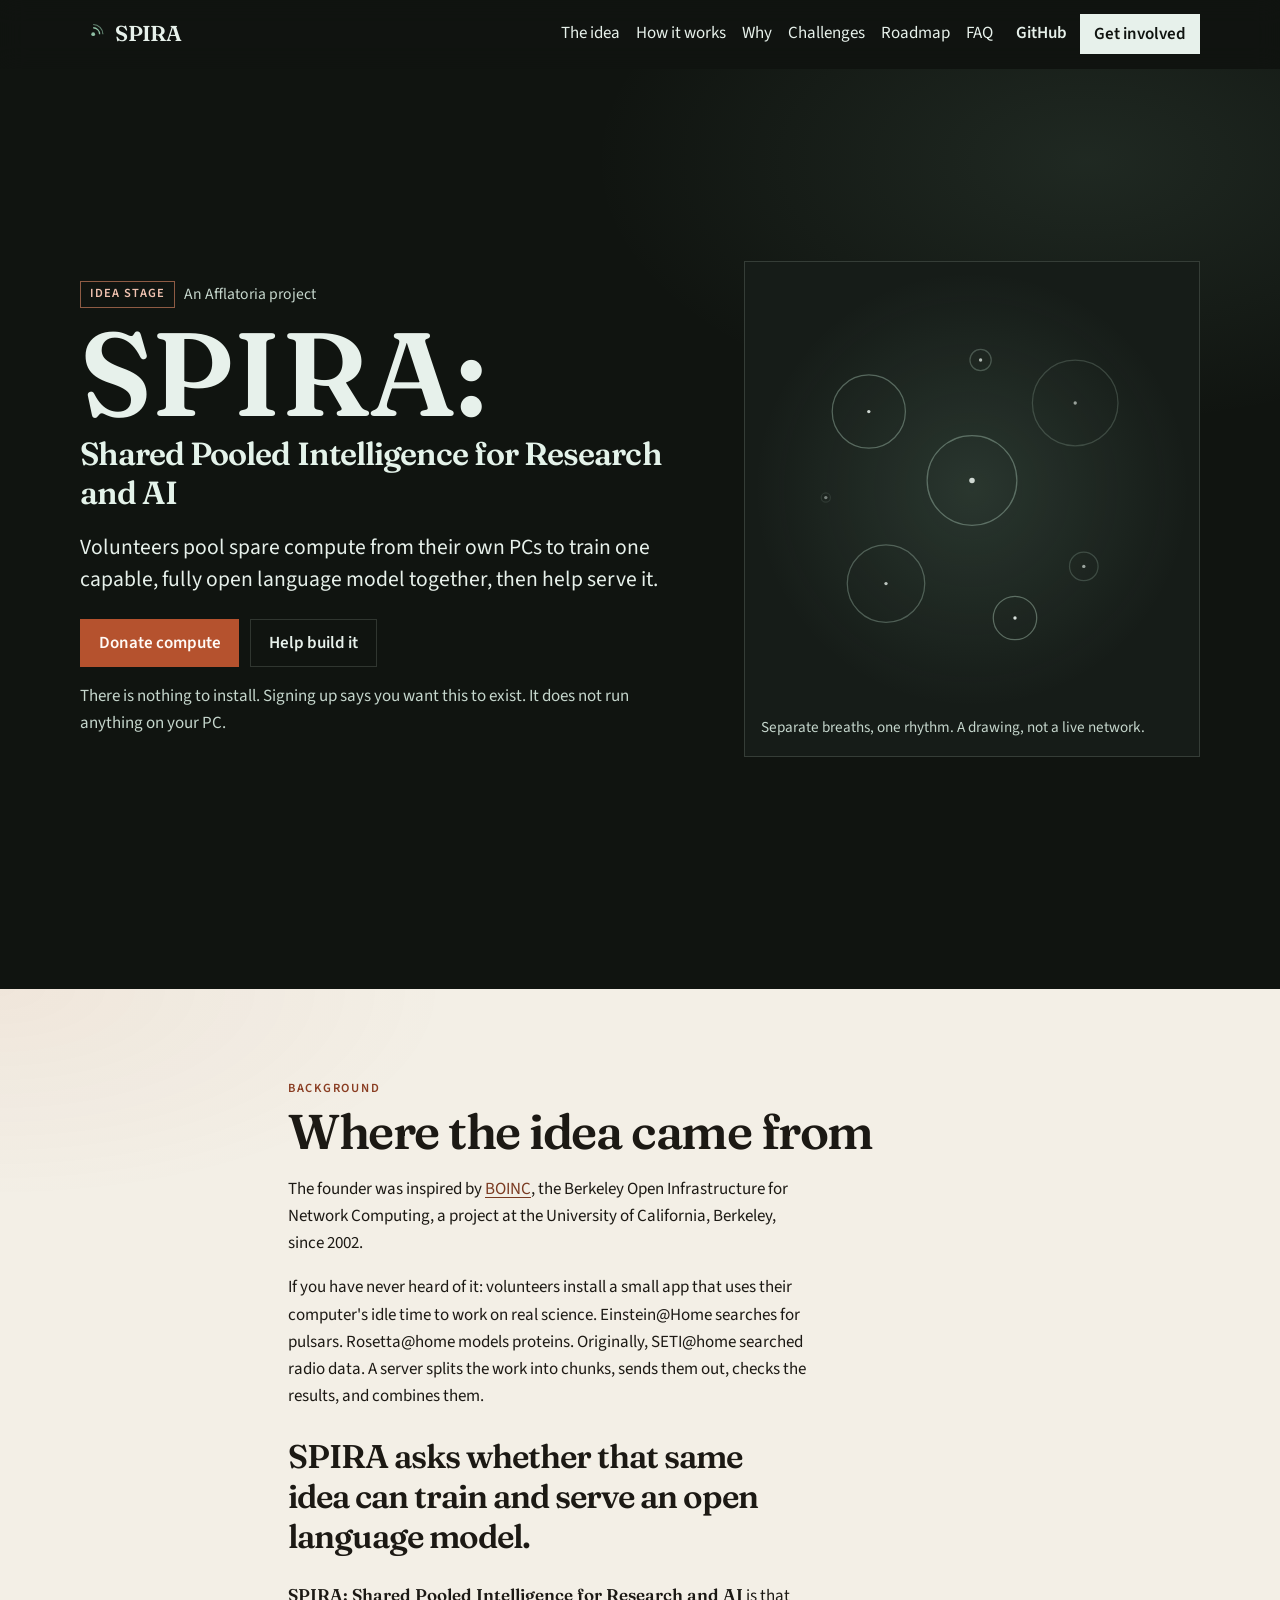
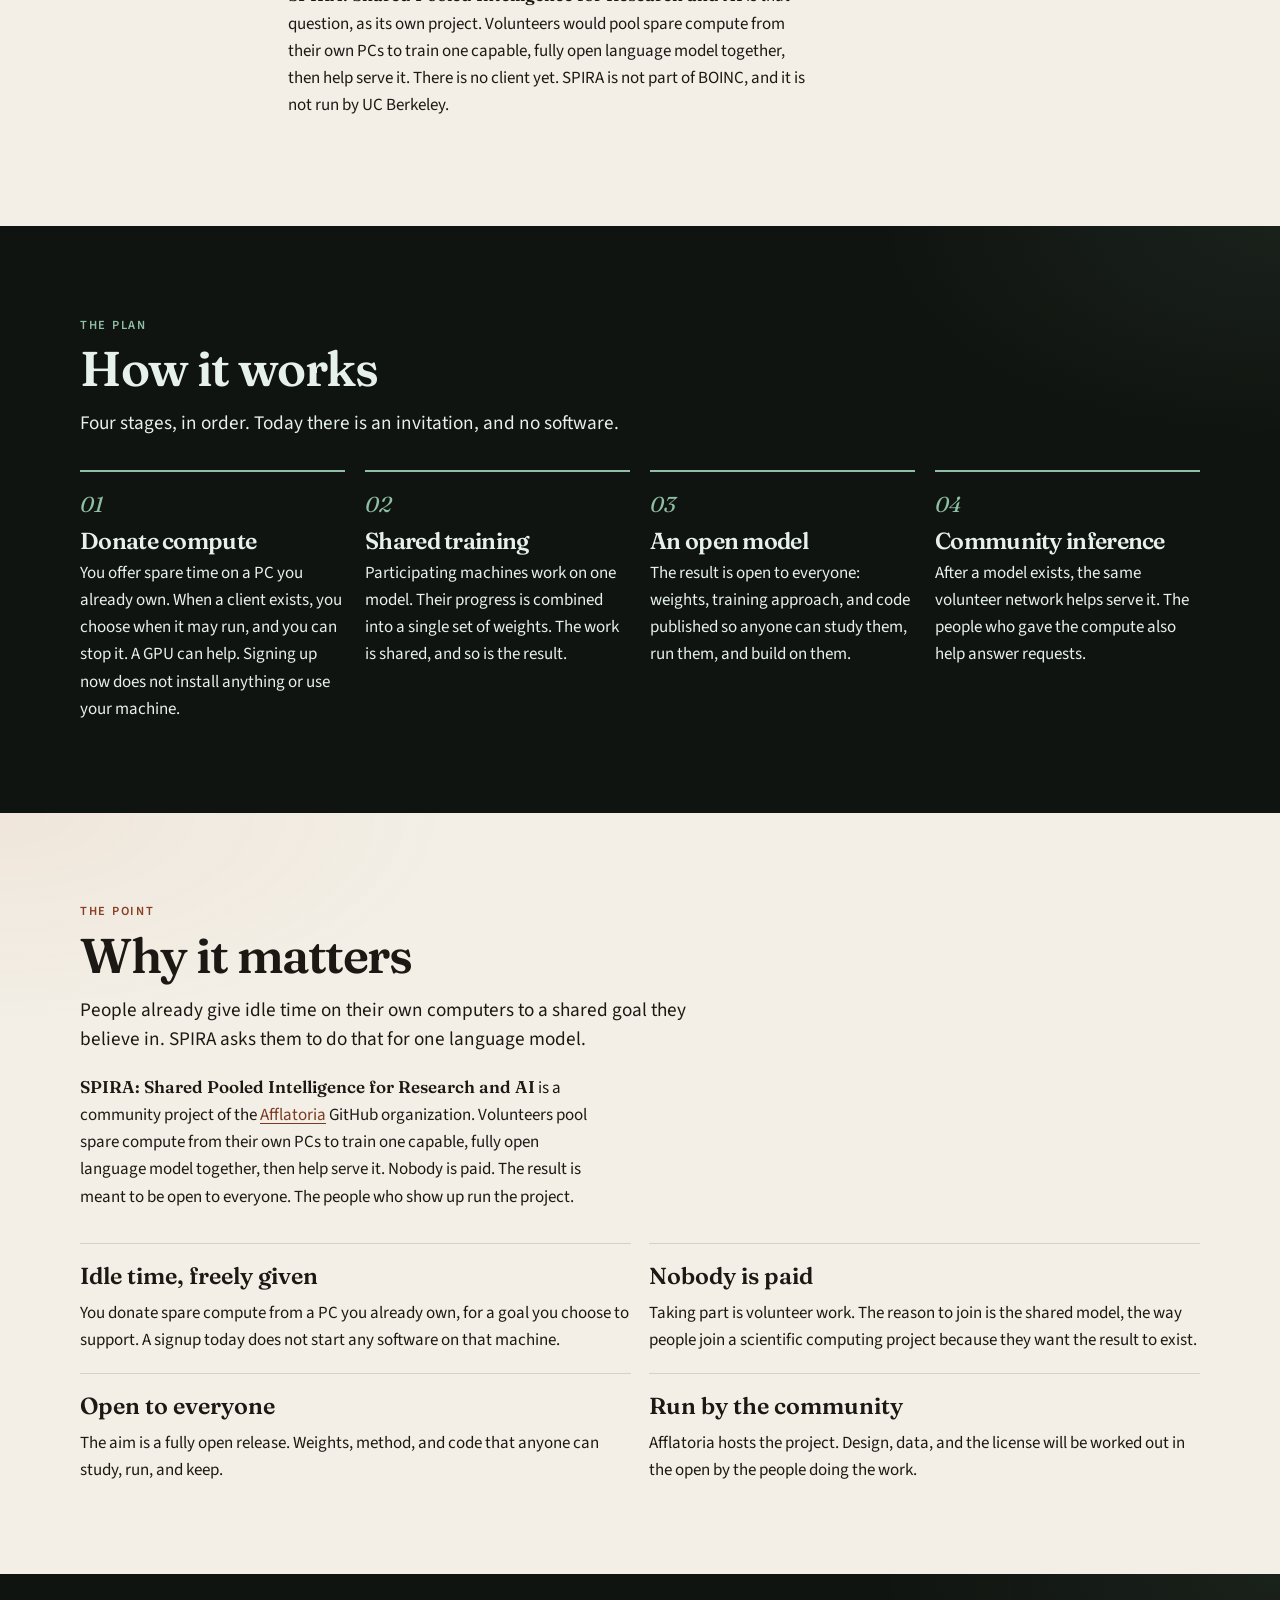
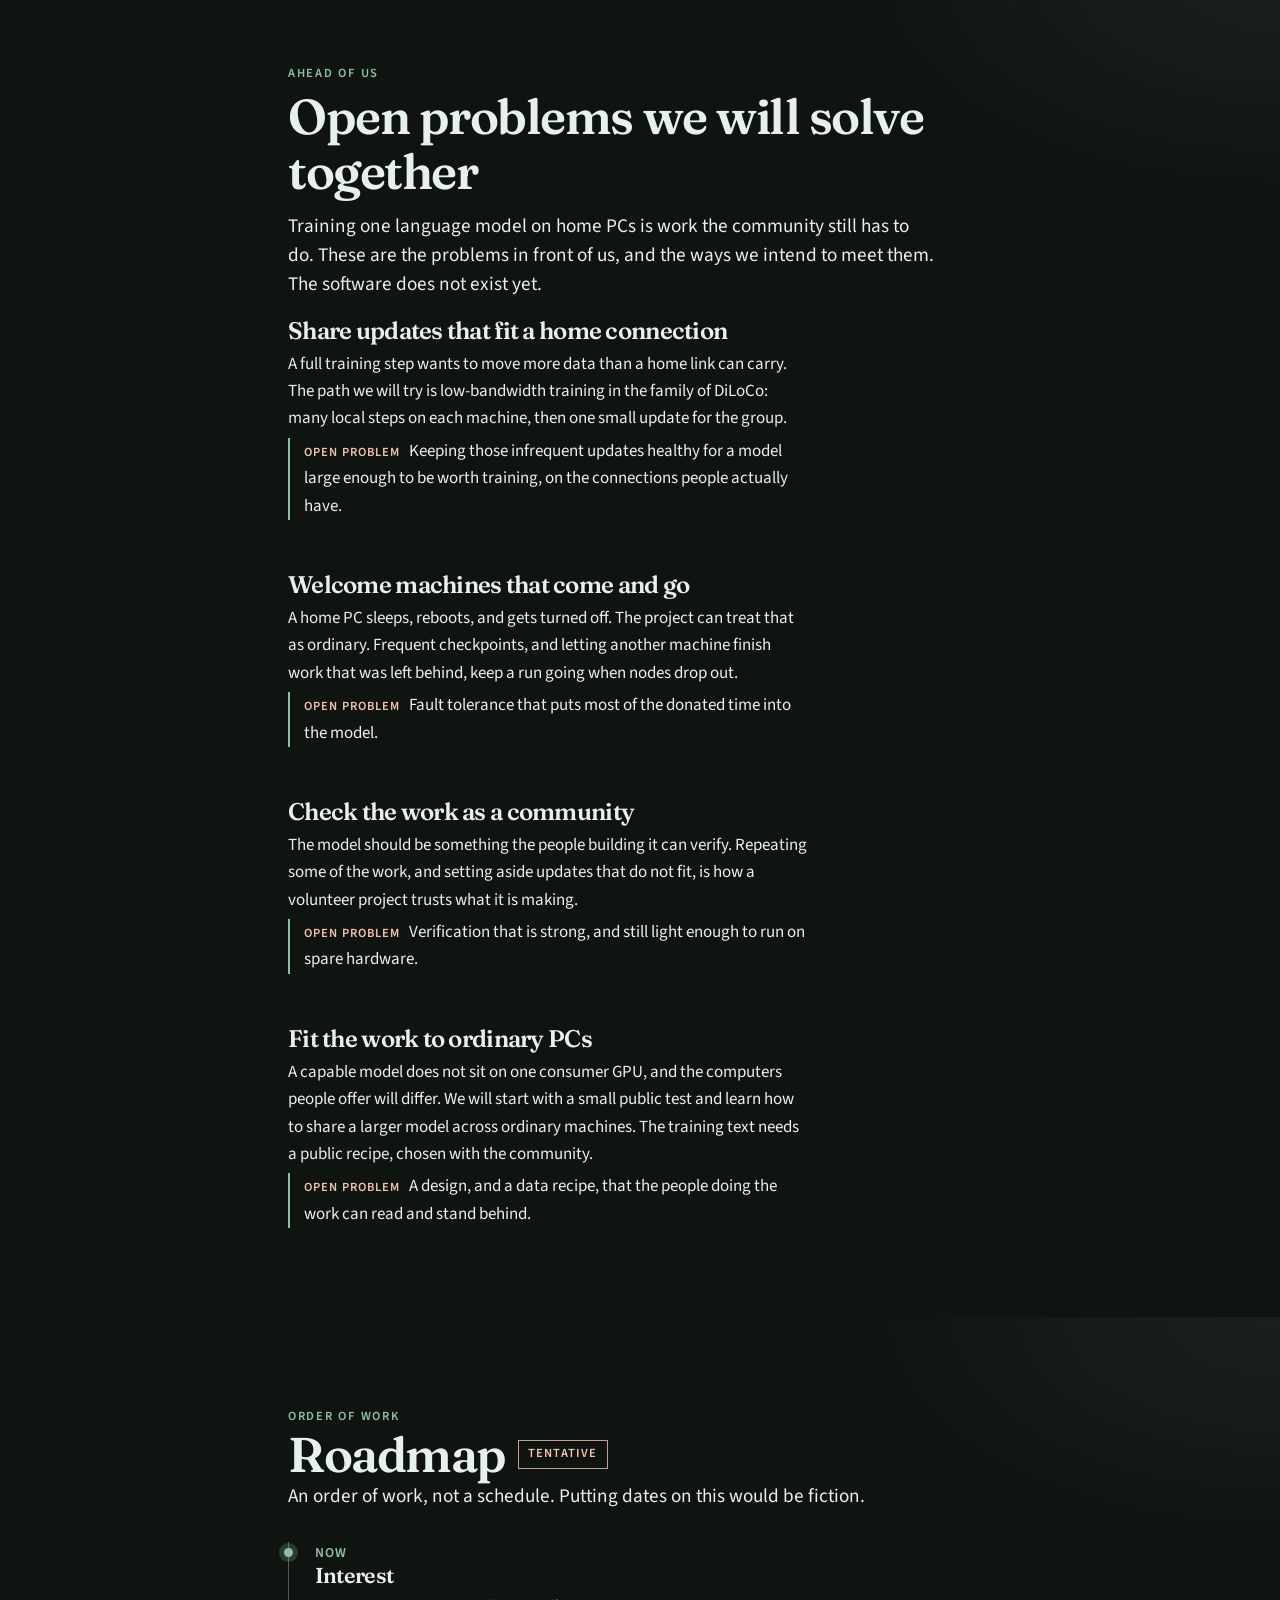
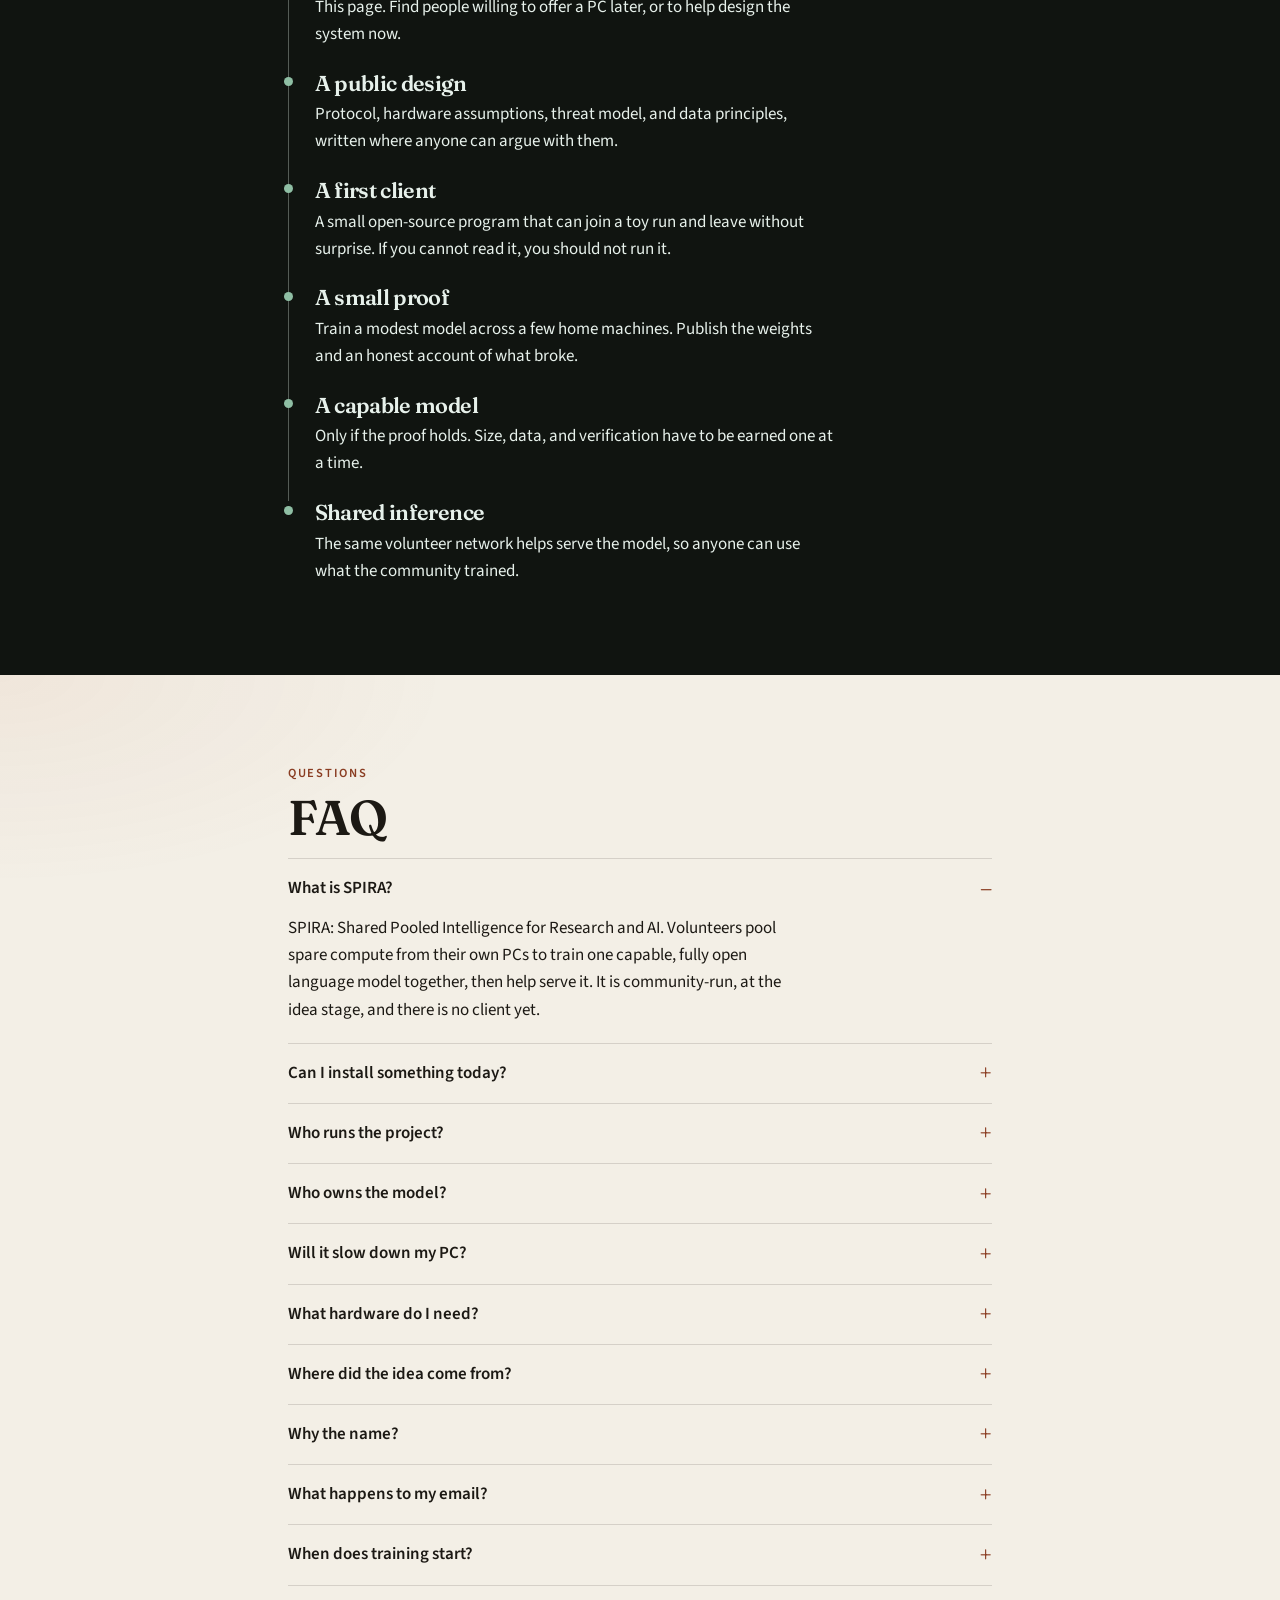
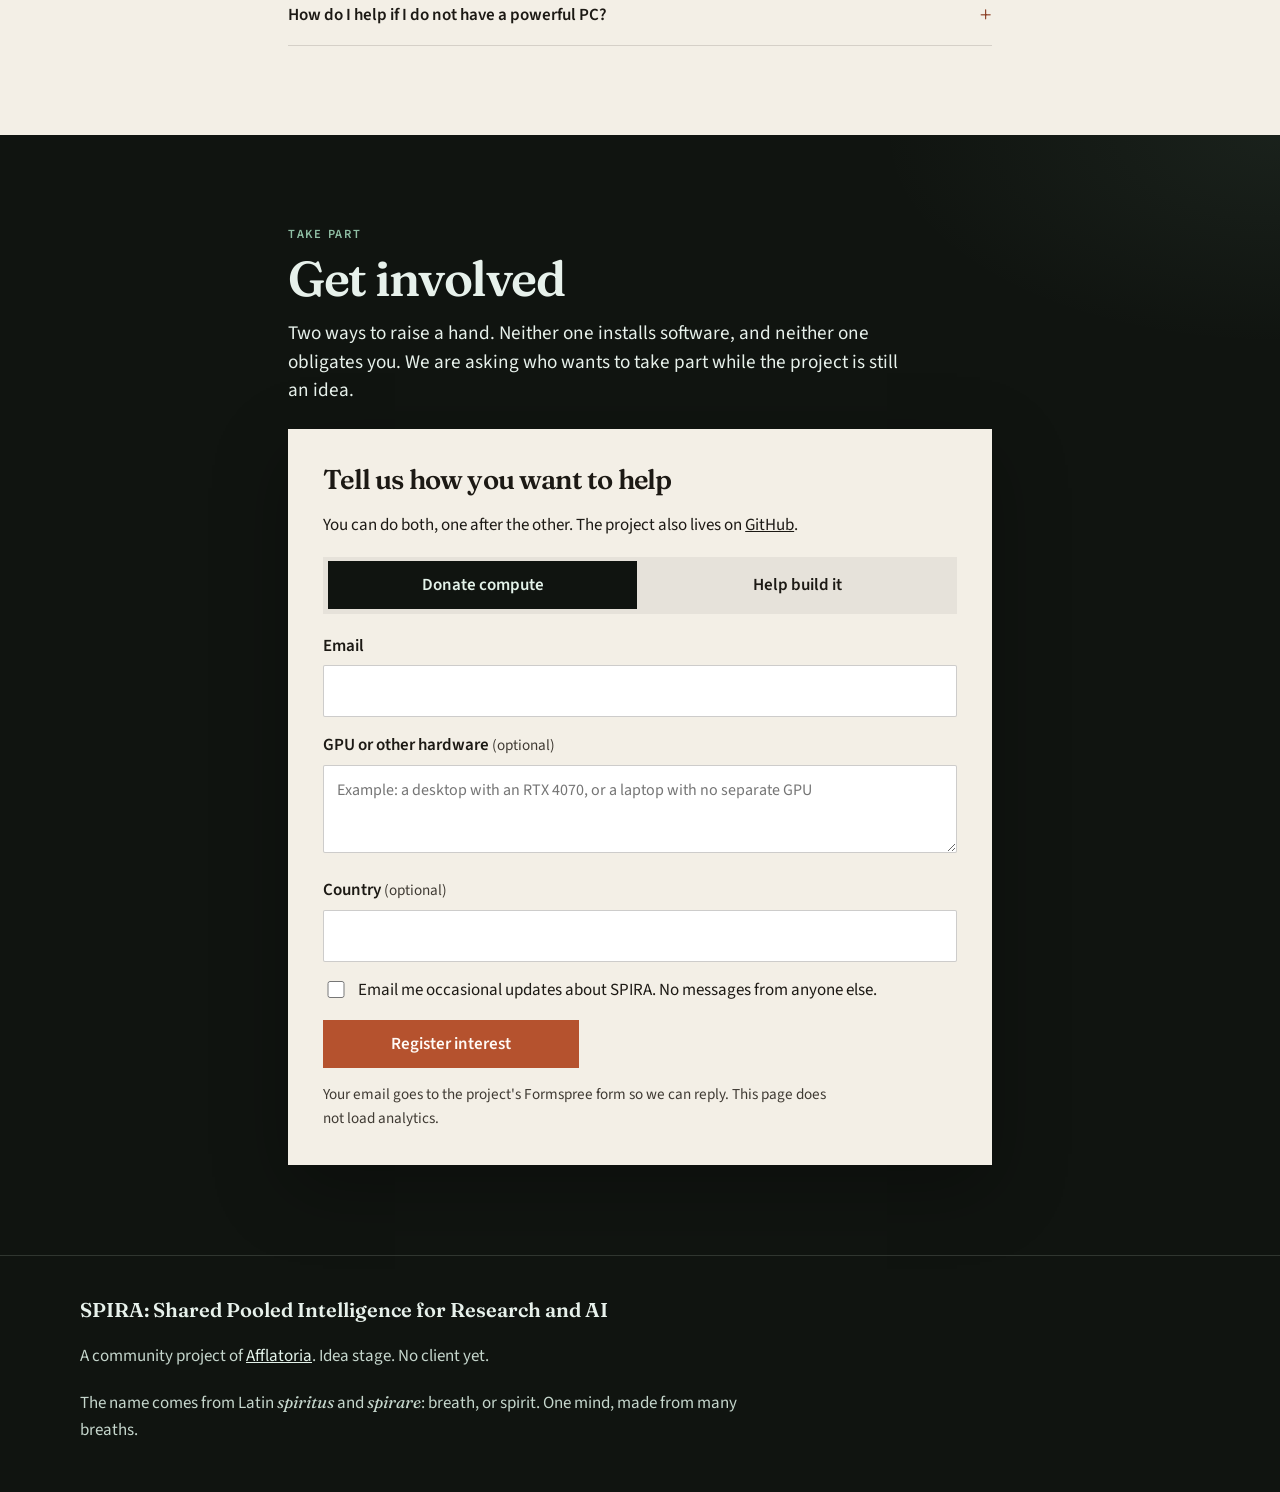
==== commit 3d4e1b33: "Reframe the page around volunteer computing. Drop the comparison with other training projects and th" ====
--- a/index.html
+++ b/index.html
@@ -59,7 +59,6 @@
         <a href="#origin">The idea</a>
         <a href="#how">How it works</a>
         <a href="#why">Why</a>
-        <a href="#differs">Related work</a>
         <a href="#challenges">Challenges</a>
         <a href="#roadmap">Roadmap</a>
         <a href="#faq">FAQ</a>
@@ -123,17 +122,17 @@
           <li>
             <span class="step-num">02</span>
             <h3>Shared training</h3>
-            <p>Participating machines work on one model. Their progress is combined into a single set of weights. The work is shared. The result is not split into private copies.</p>
+            <p>Participating machines work on one model. Their progress is combined into a single set of weights. The work is shared, and so is the result.</p>
           </li>
           <li>
             <span class="step-num">03</span>
             <h3>An open model</h3>
-            <p>The aim is a fully open release: weights, training approach, and code published so anyone can study them, run them, and build on them. Not an API a company can close.</p>
+            <p>The result is open to everyone: weights, training approach, and code published so anyone can study them, run them, and build on them.</p>
           </li>
           <li>
             <span class="step-num">04</span>
             <h3>Community inference</h3>
-            <p>After a model exists, the same volunteer network helps serve it. Requests would be answered by computers people have chosen to share, rather than by a service you do not control.</p>
+            <p>After a model exists, the same volunteer network helps serve it. The people who gave the compute also help answer requests.</p>
           </li>
         </ol>
       </div>
@@ -143,85 +142,57 @@
       <div class="wrap">
         <p class="kicker">The point</p>
         <h2>Why it matters</h2>
-        <p class="lede">A capable language model is becoming shared infrastructure. The capable ones are mostly trained and held by a few companies. They can change the terms, hide the weights, or switch the service off.</p>
-        <p>SPIRA is a community project under the <a href="https://github.com/Afflatoria" rel="noopener noreferrer">Afflatoria</a> GitHub organization. It is an attempt to train one capable, fully open language model on spare compute that volunteers pool from their own PCs, and then to help serve it the same way. No company owns it. There is no token, and no plan to lock the model behind a paid API.</p>
+        <p class="lede">People already give idle time on their own computers to a shared goal they believe in. SPIRA asks them to do that for one language model.</p>
+        <p><span class="name-inline">SPIRA: Shared Pooled Intelligence for Research and AI</span> is a community project of the <a href="https://github.com/Afflatoria" rel="noopener noreferrer">Afflatoria</a> GitHub organization. Volunteers pool spare compute from their own PCs to train one capable, fully open language model together, then help serve it. Nobody is paid. The result is meant to be open to everyone. The people who show up run the project.</p>
         <dl class="principles">
           <div>
-            <dt>Open</dt>
-            <dd>Fully open means people outside the project can hold a copy of the weights and read the method. A demo behind a login is not the goal.</dd>
+            <dt>Idle time, freely given</dt>
+            <dd>You donate spare compute from a PC you already own, for a goal you choose to support. A signup today does not start any software on that machine.</dd>
           </div>
           <div>
-            <dt>Not a company</dt>
-            <dd>Afflatoria is a community GitHub organization. There is no equity in the model and no owner who can take it private later.</dd>
+            <dt>Nobody is paid</dt>
+            <dd>Taking part is volunteer work. The reason to join is the shared model, the way people join a scientific computing project because they want the result to exist.</dd>
           </div>
           <div>
-            <dt>Democratic, in a plain sense</dt>
-            <dd>The project is community-run. People who show up to build it do that in the open, rather than inside a company that can decide alone. That is not a claim that a vote of the internet will steer every training choice. It is a refusal to leave the model in a few hands.</dd>
+            <dt>Open to everyone</dt>
+            <dd>The aim is a fully open release. Weights, method, and code that anyone can study, run, and keep.</dd>
           </div>
           <div>
-            <dt>One shared model</dt>
-            <dd>The point is a commons: one model the public can keep. Not a market of private models, and not a payout for spare cycles.</dd>
+            <dt>Run by the community</dt>
+            <dd>Afflatoria hosts the project. Design, data, and the license will be worked out in the open by the people doing the work.</dd>
           </div>
         </dl>
       </div>
     </section>
 
-    <section class="section section-night" id="differs">
-      <div class="wrap">
-        <p class="kicker">Related work</p>
-        <h2>How this differs</h2>
-        <p class="lede">Other groups have already done parts of this, and they have shipped real work. SPIRA has not. The difference is the arrangement, not a claim of better results.</p>
-        <div class="differs">
-          <article class="differ">
-            <h3>Prime Intellect</h3>
-            <p>Prime Intellect has trained models across computers on the public internet, and it has published work on low-communication training. It is a company with a platform. People contribute through that platform.</p>
-            <p>SPIRA has no company and no platform. The hope is spare capacity on PCs volunteers already own, given freely. Nothing here is running yet.</p>
-          </article>
-          <article class="differ">
-            <h3>Nous Research, Psyche</h3>
-            <p>Nous Research has run Psyche, a decentralized pretraining effort, and has published training methods that need very little bandwidth. That work comes from a research company, with its own roadmap and its own runs.</p>
-            <p>SPIRA is a volunteer community project. It does not have a training run, a client, or a lab behind it.</p>
-          </article>
-          <article class="differ">
-            <h3>Petals</h3>
-            <p>Petals lets people pool GPU memory to run and fine-tune large models that already exist. It is research software, and someone can join it today. Its main job is inference and fine-tuning.</p>
-            <p>SPIRA's first aim is to train one new open model as a community, and to help serve it after that. Petals is further along. We are naming a different aim, not competing with their result.</p>
-          </article>
-        </div>
-      </div>
-    </section>
-
-    <section class="section section-paper" id="challenges">
-      <div class="wrap narrow">
-        <p class="kicker">What is hard</p>
-        <h2>Honest technical challenges</h2>
-        <p class="lede">Training one language model on home PCs is an open research problem. Nothing below is built. These are the difficulties we already know are real, and the approaches worth trying.</p>
+    <section class="section section-night" id="challenges">
+      <div class="wrap narrow">
+        <p class="kicker">Ahead of us</p>
+        <h2>Open problems we will solve together</h2>
+        <p class="lede">Training one language model on home PCs is work the community still has to do. These are the problems in front of us, and the ways we intend to meet them. The software does not exist yet.</p>
 
         <article class="challenge">
-          <h3>Home connections are too slow</h3>
-          <p>A normal training step wants to move a huge amount of data between machines. A home upload link cannot do that. Searches that split into independent chunks do not have this problem. Training one model does.</p>
-          <p class="approach"><span class="label-mini">Approach</span> Low-bandwidth methods in the family of DiLoCo: each machine takes many steps locally, then sends a small update, not every gradient.</p>
-          <p class="still"><span class="label-mini">Still open</span> Whether those rare updates stay stable for a model large enough to be useful, on links that are slow and uneven.</p>
+          <h3>Share updates that fit a home connection</h3>
+          <p>A full training step wants to move more data than a home link can carry. The path we will try is low-bandwidth training in the family of DiLoCo: many local steps on each machine, then one small update for the group.</p>
+          <p class="still"><span class="label-mini">Open problem</span> Keeping those infrequent updates healthy for a model large enough to be worth training, on the connections people actually have.</p>
         </article>
 
         <article class="challenge">
-          <h3>Machines leave</h3>
-          <p>A home PC will sleep, reboot, or be turned off. Dropout has to be normal, not a crash.</p>
-          <p class="approach"><span class="label-mini">Approach</span> Fault tolerance. Checkpoint often, let another machine finish abandoned work, and keep the run going when nodes drop out.</p>
-          <p class="still"><span class="label-mini">Still open</span> Doing that without wasting most of the donated time.</p>
+          <h3>Welcome machines that come and go</h3>
+          <p>A home PC sleeps, reboots, and gets turned off. The project can treat that as ordinary. Frequent checkpoints, and letting another machine finish work that was left behind, keep a run going when nodes drop out.</p>
+          <p class="still"><span class="label-mini">Open problem</span> Fault tolerance that puts most of the donated time into the model.</p>
         </article>
 
         <article class="challenge">
-          <h3>The work has to be checked</h3>
-          <p>A machine can be wrong by accident, or someone can send an update meant to spoil the model. Volunteers are not a trusted cluster.</p>
-          <p class="approach"><span class="label-mini">Approach</span> Verification. Repeat some of the work, reject updates that do not fit, and keep a smaller set of machines that can audit others.</p>
-          <p class="still"><span class="label-mini">Still open</span> A check that is strong enough against a determined attacker and still cheap enough for spare hardware. This is not solved. A volunteer project should say so before it asks for trust.</p>
+          <h3>Check the work as a community</h3>
+          <p>The model should be something the people building it can verify. Repeating some of the work, and setting aside updates that do not fit, is how a volunteer project trusts what it is making.</p>
+          <p class="still"><span class="label-mini">Open problem</span> Verification that is strong, and still light enough to run on spare hardware.</p>
         </article>
 
         <article class="challenge">
-          <h3>The PCs do not match, and the data has to be legitimate</h3>
-          <p>A model people would call capable does not fit on one consumer GPU. The honest start is a small public test. Splitting a larger model across ordinary PCs is research, not a feature we can promise.</p>
-          <p class="still"><span class="label-mini">Still open</span> The training text also has to be lawfully usable, with a public recipe. That choice has not been made, and it will be made in the open.</p>
+          <h3>Fit the work to ordinary PCs</h3>
+          <p>A capable model does not sit on one consumer GPU, and the computers people offer will differ. We will start with a small public test and learn how to share a larger model across ordinary machines. The training text needs a public recipe, chosen with the community.</p>
+          <p class="still"><span class="label-mini">Open problem</span> A design, and a data recipe, that the people doing the work can read and stand behind.</p>
         </article>
       </div>
     </section>
@@ -258,7 +229,7 @@
           </li>
           <li>
             <h3>Shared inference</h3>
-            <p>Use the volunteer network to help serve the model, so using it does not require a company API.</p>
+            <p>The same volunteer network helps serve the model, so anyone can use what the community trained.</p>
           </li>
         </ol>
       </div>
@@ -278,16 +249,12 @@
             <p>No. There is no client. The form is a way to say you want to take part when there is something real to run, or that you want to help build it.</p>
           </details>
           <details>
-            <summary>Is this cryptocurrency?</summary>
-            <p>No. There is no token, no wallet, and no payout. Spare compute would be a donation.</p>
-          </details>
-          <details>
-            <summary>Who controls the project?</summary>
-            <p>It is community-run, hosted by the <a href="https://github.com/Afflatoria" rel="noopener noreferrer">Afflatoria</a> GitHub organization. It is not a company. Design, data, and the license should be argued in the open by the people doing the work.</p>
+            <summary>Who runs the project?</summary>
+            <p>The community. It is hosted by the <a href="https://github.com/Afflatoria" rel="noopener noreferrer">Afflatoria</a> GitHub organization. Design, data, and the license will be decided in the open by the people doing the work. Nobody is paid to take part.</p>
           </details>
           <details>
             <summary>Who owns the model?</summary>
-            <p>No model exists. The intention is a fully open release the public can keep, not a weight file locked to one organization. The exact license is not chosen yet.</p>
+            <p>No model exists yet. The aim is a fully open release anyone can keep. The license will be chosen in the open, with the community.</p>
           </details>
           <details>
             <summary>Will it slow down my PC?</summary>
--- a/assets/site.css
+++ b/assets/site.css
@@ -498,22 +498,6 @@
   margin: 0.35rem 0 0;
 }
 
-.differs {
-  display: grid;
-  gap: 1.25rem;
-  margin-top: 1.75rem;
-}
-
-.differ {
-  padding-top: 1rem;
-  border-top: 2px solid var(--breath);
-}
-
-.differ h3 {
-  margin: 0;
-  font-size: 1.55rem;
-}
-
 .challenge + .challenge {
   margin-top: 1.6rem;
   padding-top: 1.6rem;
@@ -533,6 +517,10 @@
   letter-spacing: 0.08em;
   text-transform: uppercase;
   color: var(--clay-deep);
+}
+
+.section-night .label-mini {
+  color: #f0c2b0;
 }
 
 .approach,
@@ -885,11 +873,6 @@
   .steps li {
     border-top: 2px solid var(--breath);
     padding: 1rem 0 0;
-  }
-
-  .differs {
-    grid-template-columns: repeat(3, minmax(0, 1fr));
-    gap: 1.5rem;
   }
 }
 
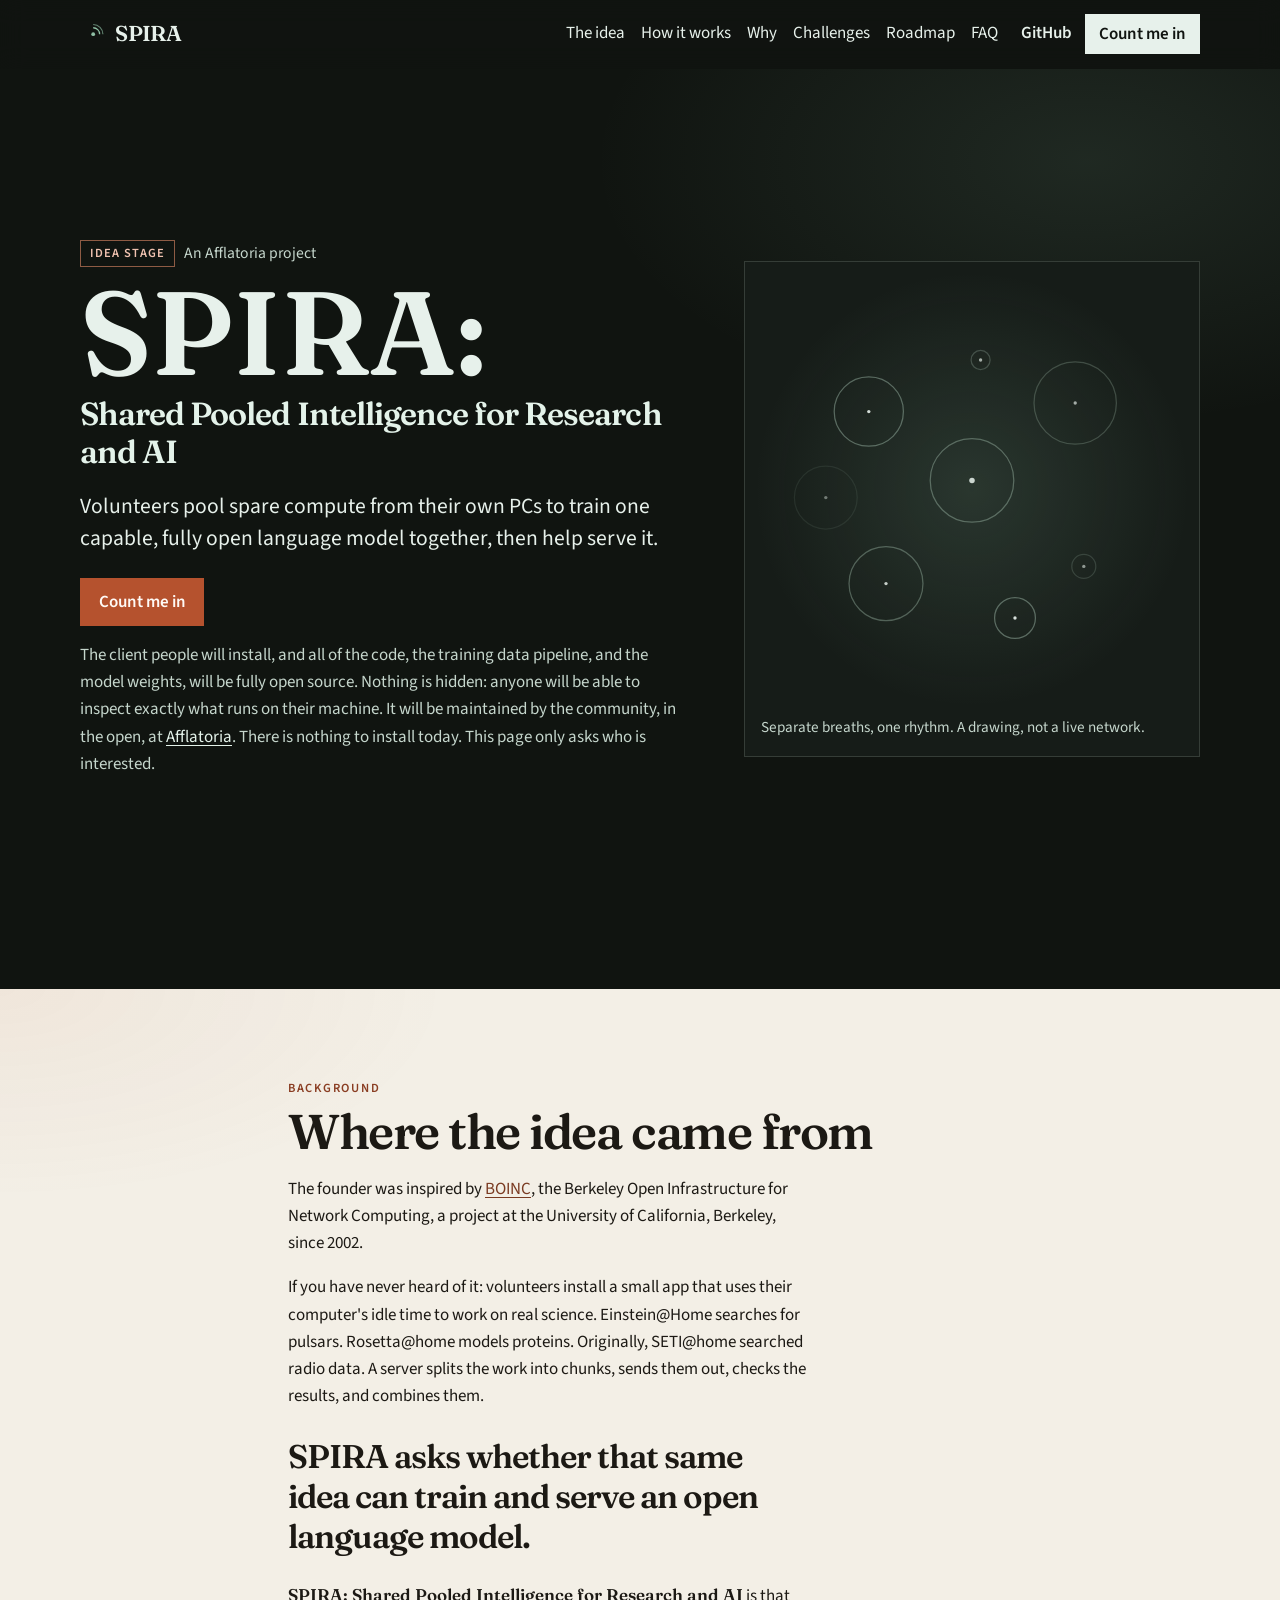
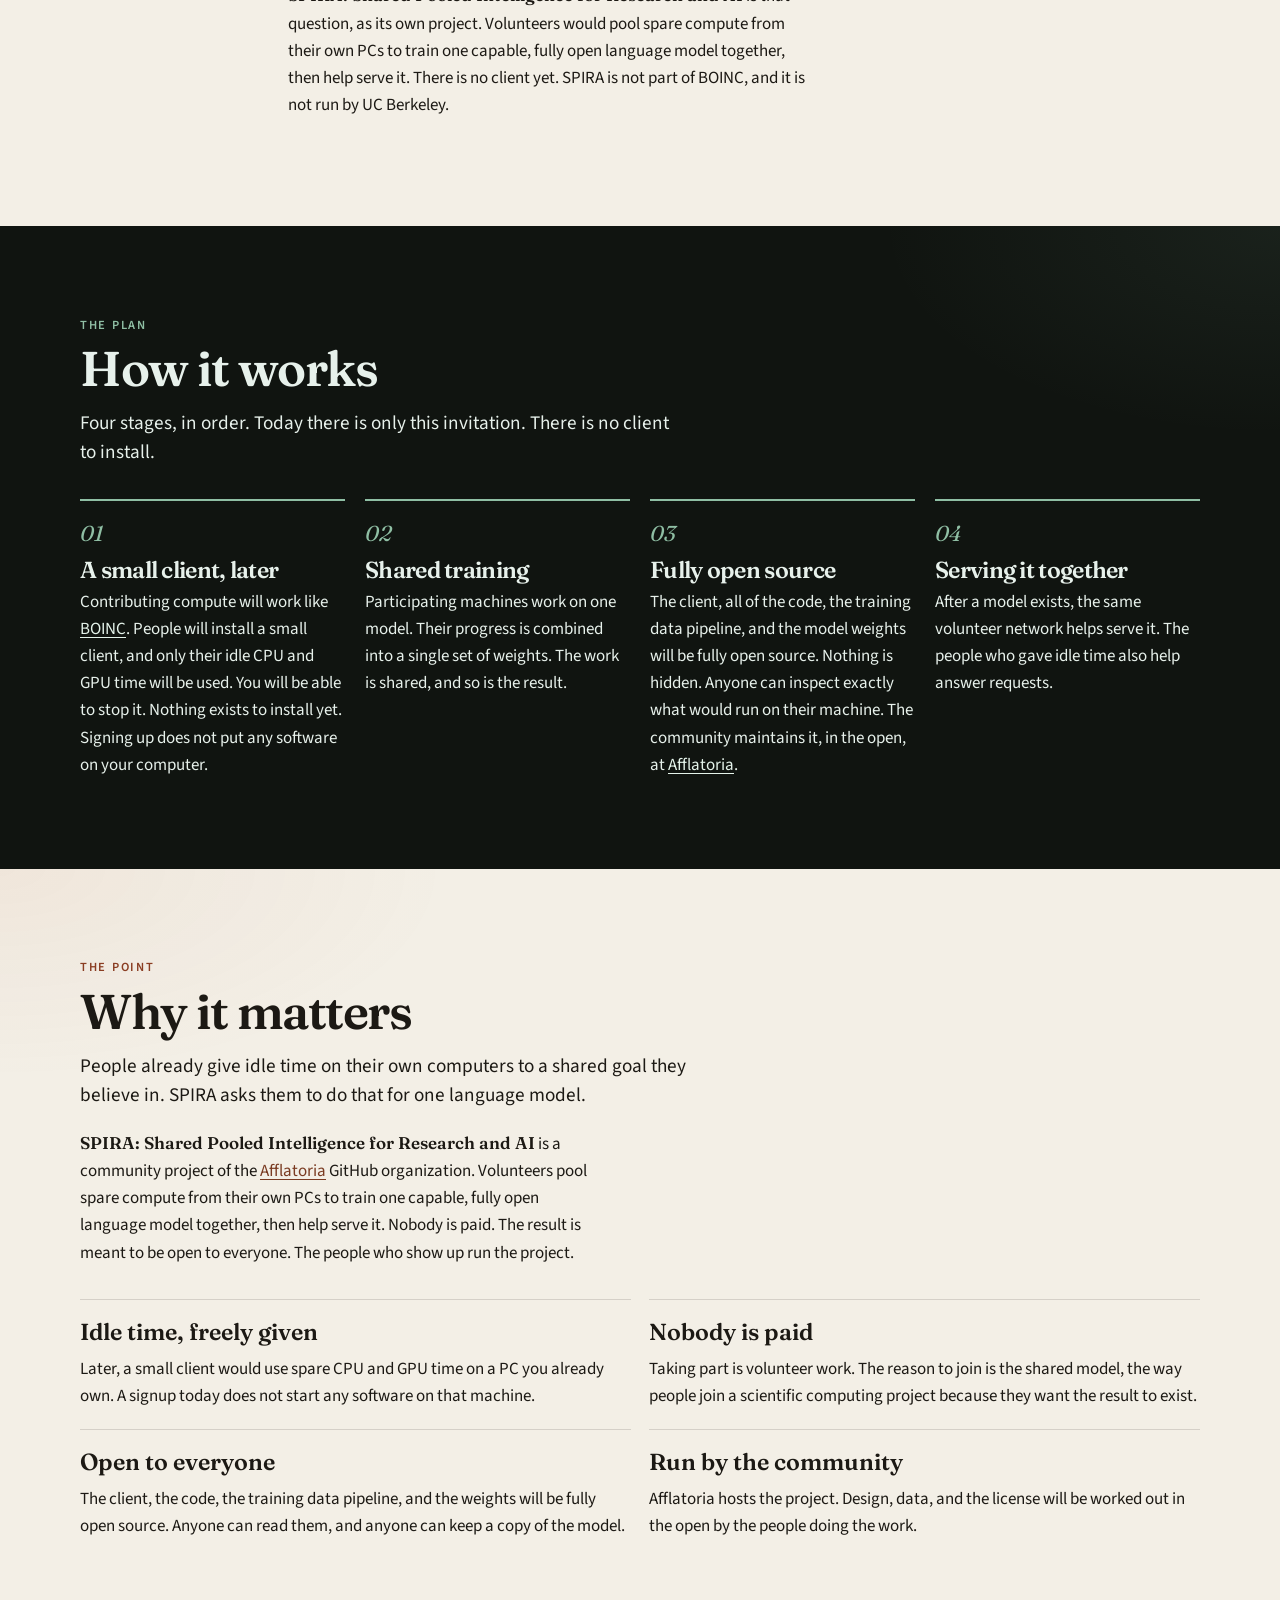
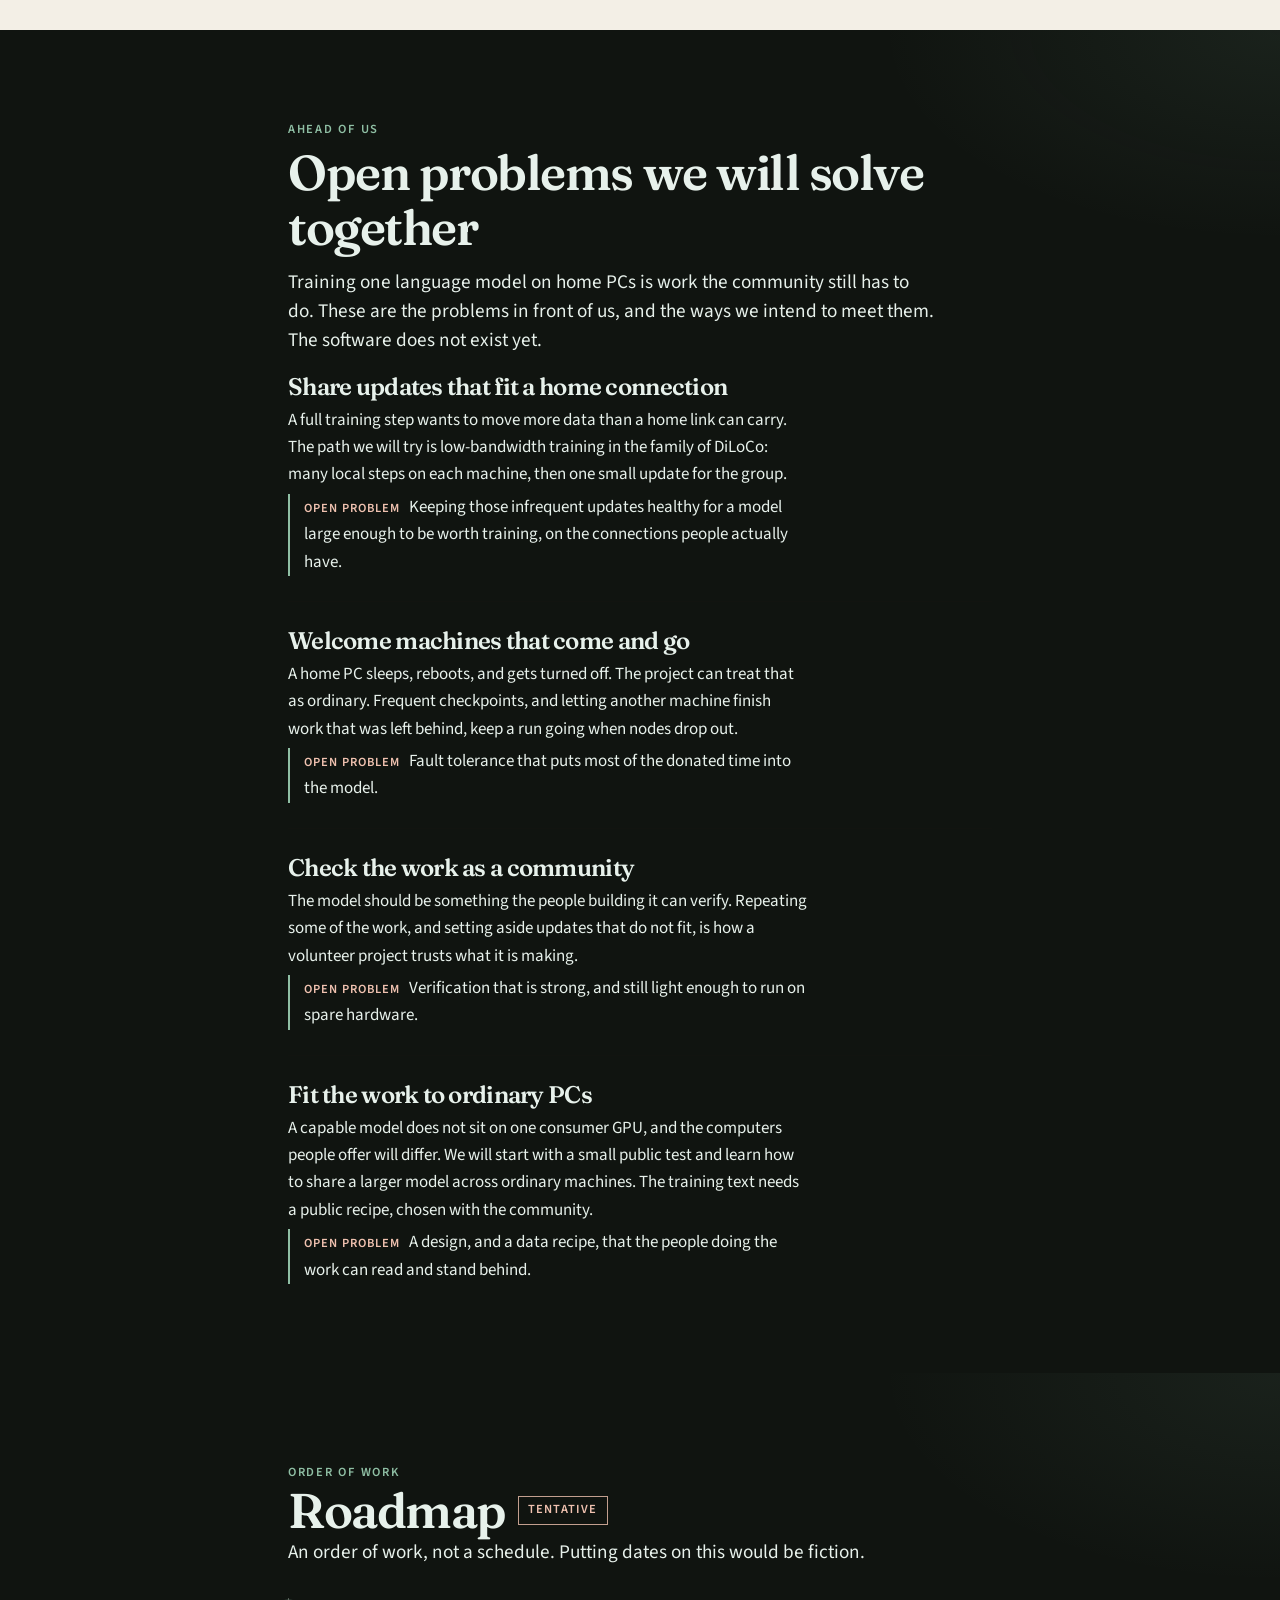
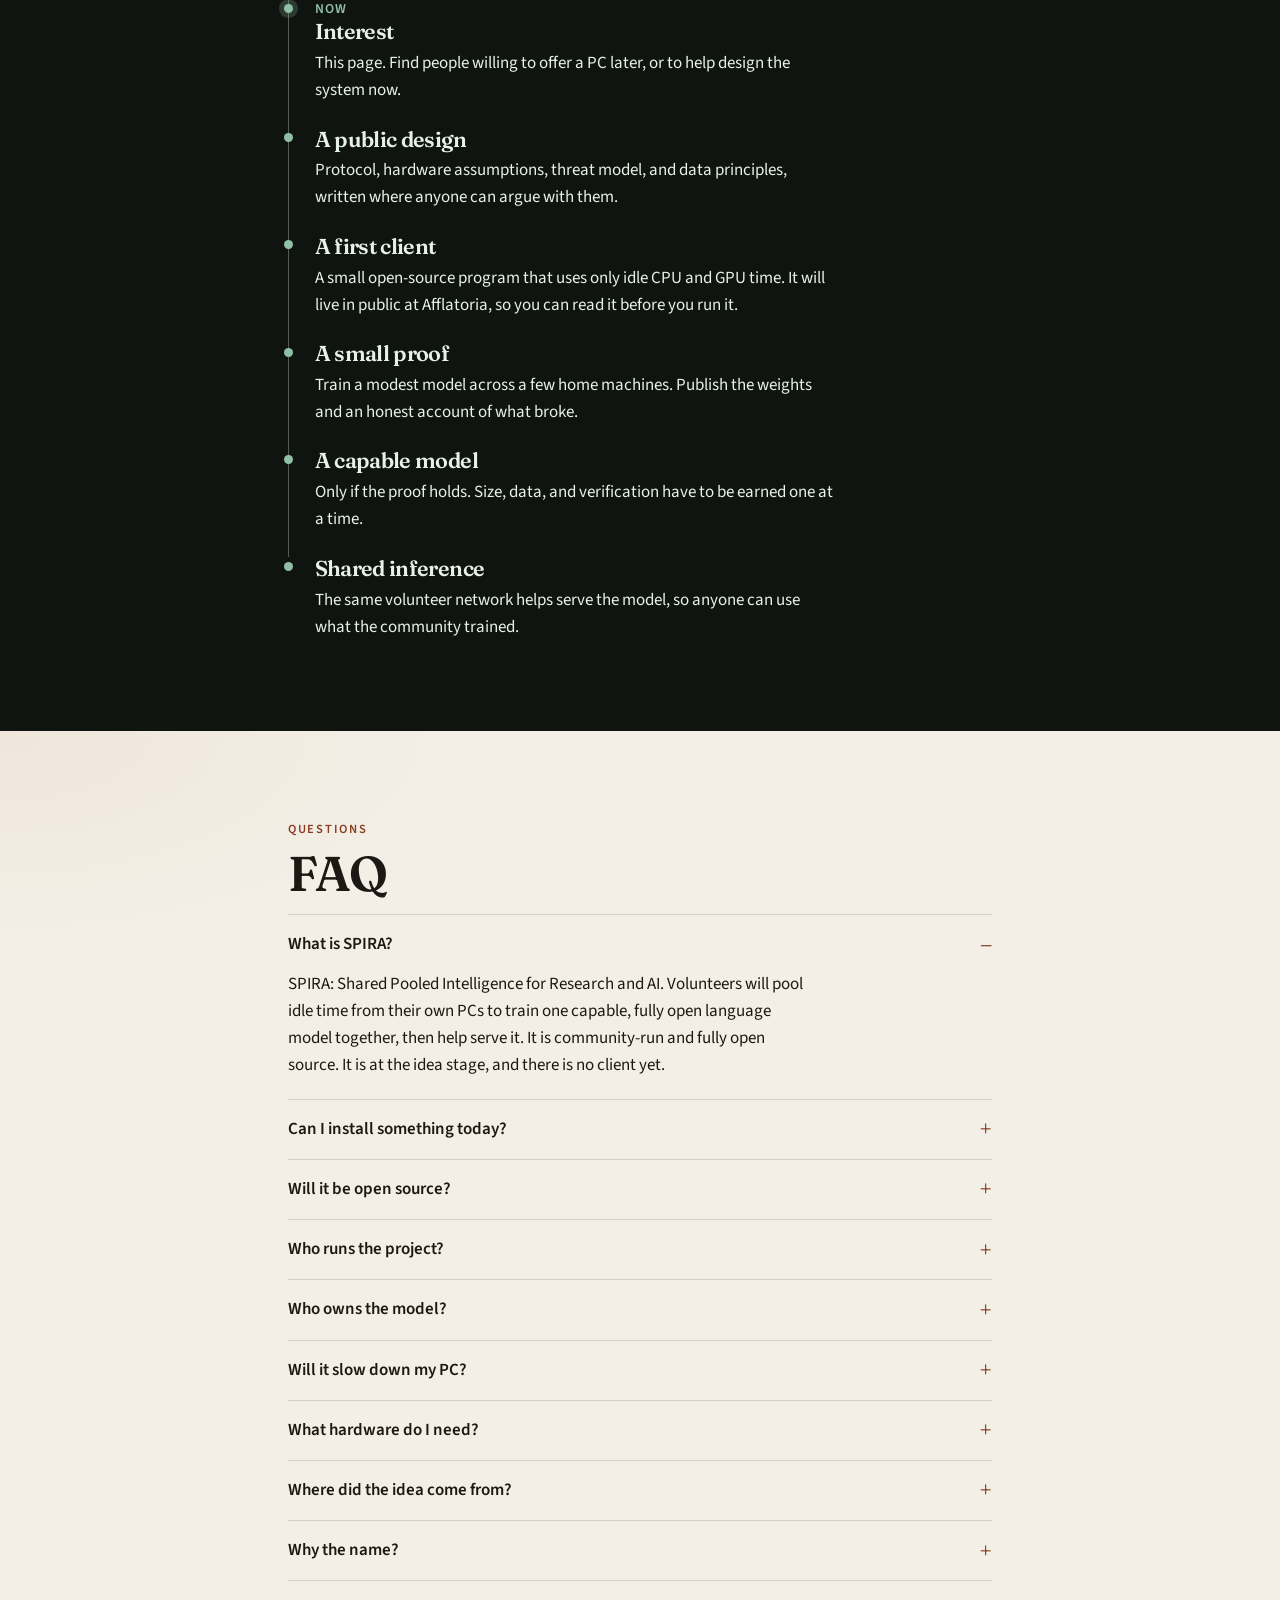
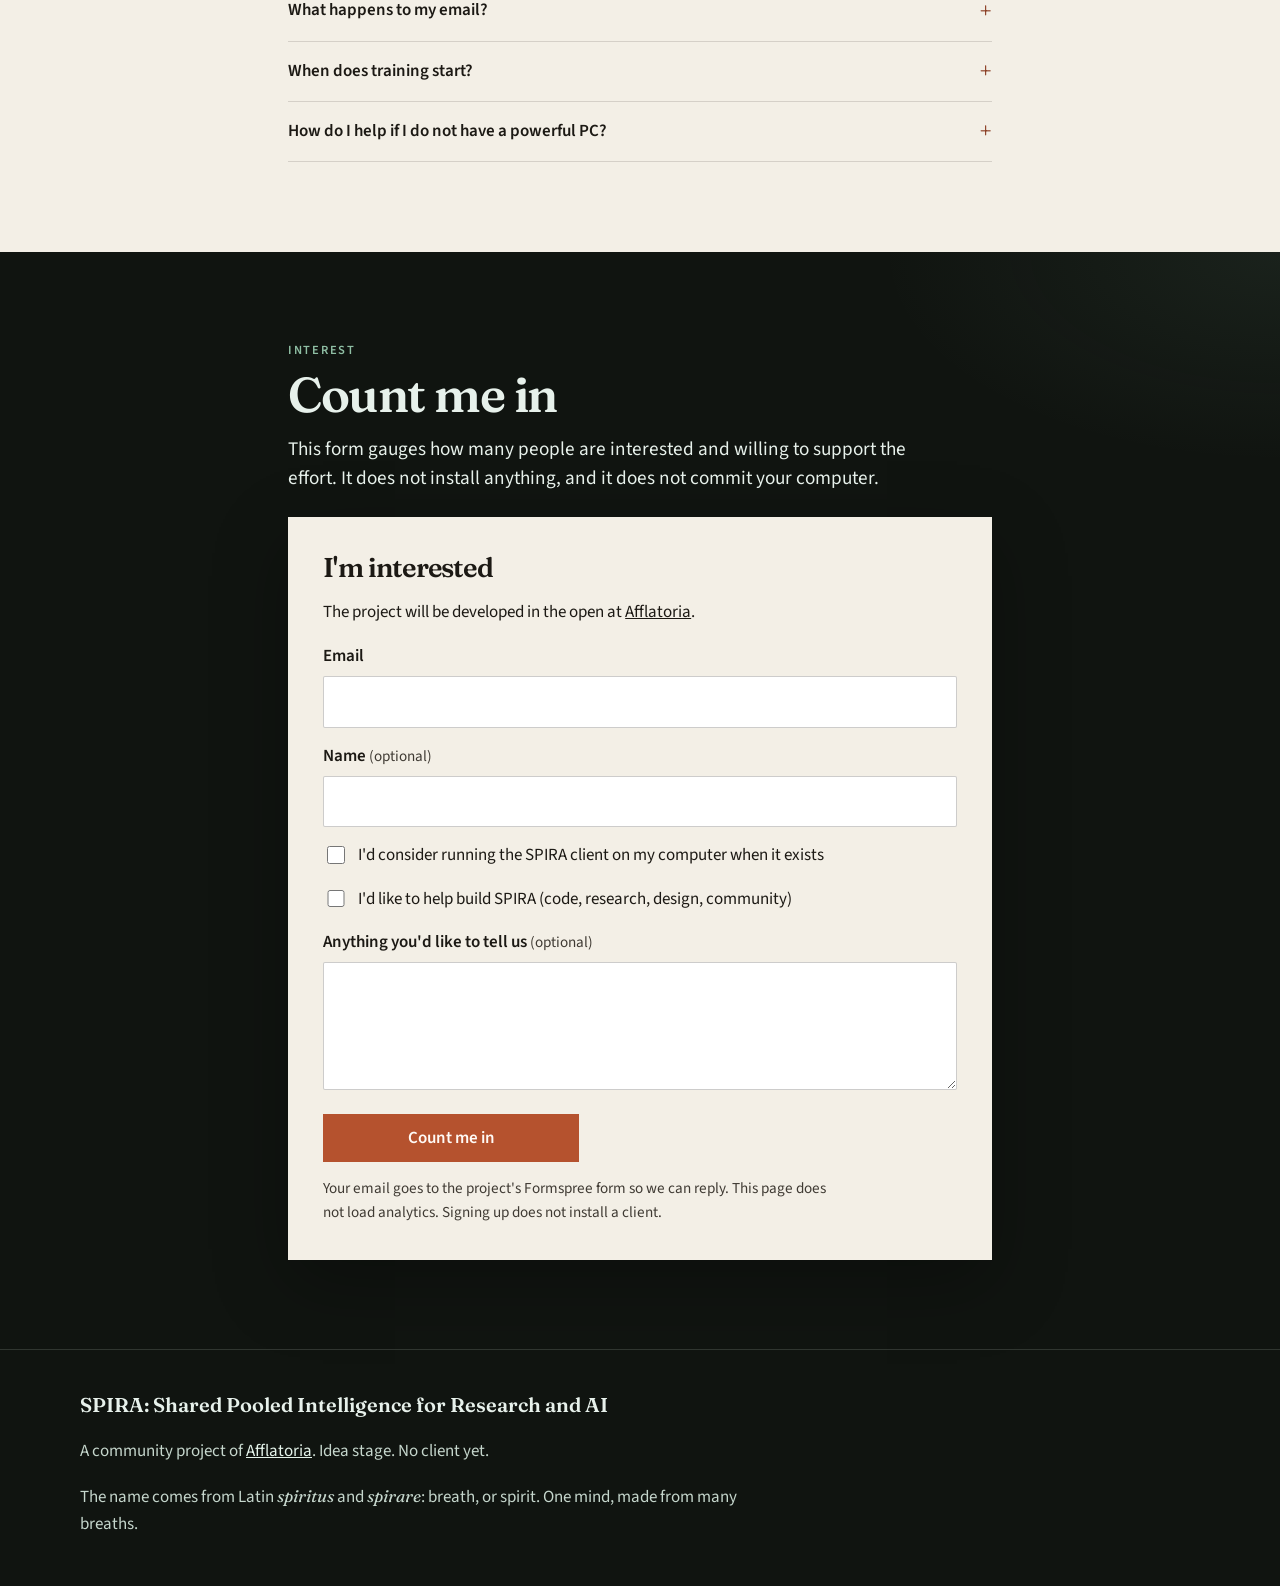
==== commit ccbcf76a: "Replace the two signup paths with one interest form. The page now asks who is interested, explains t" ====
--- a/index.html
+++ b/index.html
@@ -4,7 +4,7 @@
   <meta charset="utf-8">
   <meta name="viewport" content="width=device-width, initial-scale=1">
   <title>SPIRA: Shared Pooled Intelligence for Research and AI</title>
-  <meta name="description" content="Volunteers pool spare compute from their own PCs to train one capable, fully open language model together, then help serve it. Idea stage. Community-run.">
+  <meta name="description" content="SPIRA: Shared Pooled Intelligence for Research and AI. A community effort to train one capable, fully open language model on idle time from volunteers' PCs. Nothing to install yet. Fully open source.">
   <link rel="canonical" href="https://afflatoria.github.io/spira-site/">
   <meta name="theme-color" content="#101410">
   <meta name="robots" content="index, follow">
@@ -12,17 +12,17 @@
   <meta property="og:type" content="website">
   <meta property="og:locale" content="en_US">
   <meta property="og:title" content="SPIRA: Shared Pooled Intelligence for Research and AI">
-  <meta property="og:description" content="Volunteers pool spare compute from their own PCs to train one capable, fully open language model together, then help serve it.">
+  <meta property="og:description" content="A community effort to train one capable, fully open language model on idle time from volunteers' PCs. Nothing to install yet. The client, code, data pipeline, and weights will be fully open source.">
   <meta property="og:url" content="https://afflatoria.github.io/spira-site/">
   <meta property="og:image" content="https://afflatoria.github.io/spira-site/assets/og.png">
   <meta property="og:image:width" content="1200">
   <meta property="og:image:height" content="630">
-  <meta property="og:image:alt" content="SPIRA: Shared Pooled Intelligence for Research and AI. Volunteers pool spare compute to train one open language model.">
+  <meta property="og:image:alt" content="SPIRA: Shared Pooled Intelligence for Research and AI. A fully open language model trained by volunteers. Nothing to install yet.">
   <meta name="twitter:card" content="summary_large_image">
   <meta name="twitter:title" content="SPIRA: Shared Pooled Intelligence for Research and AI">
-  <meta name="twitter:description" content="Volunteers pool spare compute from their own PCs to train one capable, fully open language model together, then help serve it.">
+  <meta name="twitter:description" content="A community effort to train one capable, fully open language model on idle time from volunteers' PCs. Nothing to install yet. Fully open source.">
   <meta name="twitter:image" content="https://afflatoria.github.io/spira-site/assets/og.png">
-  <meta name="twitter:image:alt" content="SPIRA: Shared Pooled Intelligence for Research and AI. Volunteers pool spare compute to train one open language model.">
+  <meta name="twitter:image:alt" content="SPIRA: Shared Pooled Intelligence for Research and AI. A fully open language model trained by volunteers. Nothing to install yet.">
   <link rel="icon" href="assets/favicon.svg" type="image/svg+xml">
   <link rel="icon" href="assets/favicon-32.png" sizes="32x32" type="image/png">
   <link rel="apple-touch-icon" href="assets/apple-touch-icon.png">
@@ -34,7 +34,7 @@
     "@type": "WebSite",
     "name": "SPIRA: Shared Pooled Intelligence for Research and AI",
     "url": "https://afflatoria.github.io/spira-site/",
-    "description": "Volunteers pool spare compute from their own PCs to train one capable, fully open language model together, then help serve it.",
+    "description": "A community effort to train one capable, fully open language model on idle time from volunteers' PCs. Nothing to install yet. Fully open source.",
     "publisher": {
       "@type": "Organization",
       "name": "Afflatoria",
@@ -66,7 +66,7 @@
       </nav>
       <div class="header-actions">
         <a class="header-github" href="https://github.com/Afflatoria" rel="noopener noreferrer">GitHub</a>
-        <a class="btn btn-small header-cta" href="#join">Get involved</a>
+        <a class="btn btn-small header-cta" href="#join">Count me in</a>
         <button class="menu-toggle" type="button" aria-expanded="false" aria-controls="site-nav" aria-label="Open menu">Menu</button>
       </div>
     </div>
@@ -83,10 +83,9 @@
           </h1>
           <p class="pitch">Volunteers pool spare compute from their own PCs to train one capable, fully open language model together, then help serve it.</p>
           <div class="cta-row">
-            <a class="btn btn-primary" href="#join" data-choose="donate-compute">Donate compute</a>
-            <a class="btn btn-ghost" href="#join" data-choose="help-build">Help build it</a>
-          </div>
-          <p class="honesty">There is nothing to install. Signing up says you want this to exist. It does not run anything on your PC.</p>
+            <a class="btn btn-primary" href="#join">Count me in</a>
+          </div>
+          <p class="honesty">The client people will install, and all of the code, the training data pipeline, and the model weights, will be fully open source. Nothing is hidden: anyone will be able to inspect exactly what runs on their machine. It will be maintained by the community, in the open, at <a href="https://github.com/Afflatoria" rel="noopener noreferrer">Afflatoria</a>. There is nothing to install today. This page only asks who is interested.</p>
         </div>
         <figure class="breath-figure">
           <canvas id="breath" aria-hidden="true"></canvas>
@@ -112,12 +111,12 @@
       <div class="wrap">
         <p class="kicker">The plan</p>
         <h2>How it works</h2>
-        <p class="lede">Four stages, in order. Today there is an invitation, and no software.</p>
+        <p class="lede">Four stages, in order. Today there is only this invitation. There is no client to install.</p>
         <ol class="steps">
           <li>
             <span class="step-num">01</span>
-            <h3>Donate compute</h3>
-            <p>You offer spare time on a PC you already own. When a client exists, you choose when it may run, and you can stop it. A GPU can help. Signing up now does not install anything or use your machine.</p>
+            <h3>A small client, later</h3>
+            <p>Contributing compute will work like <a href="https://boinc.berkeley.edu" rel="noopener noreferrer">BOINC</a>. People will install a small client, and only their idle CPU and GPU time will be used. You will be able to stop it. Nothing exists to install yet. Signing up does not put any software on your computer.</p>
           </li>
           <li>
             <span class="step-num">02</span>
@@ -126,13 +125,13 @@
           </li>
           <li>
             <span class="step-num">03</span>
-            <h3>An open model</h3>
-            <p>The result is open to everyone: weights, training approach, and code published so anyone can study them, run them, and build on them.</p>
+            <h3>Fully open source</h3>
+            <p>The client, all of the code, the training data pipeline, and the model weights will be fully open source. Nothing is hidden. Anyone can inspect exactly what would run on their machine. The community maintains it, in the open, at <a href="https://github.com/Afflatoria" rel="noopener noreferrer">Afflatoria</a>.</p>
           </li>
           <li>
             <span class="step-num">04</span>
-            <h3>Community inference</h3>
-            <p>After a model exists, the same volunteer network helps serve it. The people who gave the compute also help answer requests.</p>
+            <h3>Serving it together</h3>
+            <p>After a model exists, the same volunteer network helps serve it. The people who gave idle time also help answer requests.</p>
           </li>
         </ol>
       </div>
@@ -147,7 +146,7 @@
         <dl class="principles">
           <div>
             <dt>Idle time, freely given</dt>
-            <dd>You donate spare compute from a PC you already own, for a goal you choose to support. A signup today does not start any software on that machine.</dd>
+            <dd>Later, a small client would use spare CPU and GPU time on a PC you already own. A signup today does not start any software on that machine.</dd>
           </div>
           <div>
             <dt>Nobody is paid</dt>
@@ -155,7 +154,7 @@
           </div>
           <div>
             <dt>Open to everyone</dt>
-            <dd>The aim is a fully open release. Weights, method, and code that anyone can study, run, and keep.</dd>
+            <dd>The client, the code, the training data pipeline, and the weights will be fully open source. Anyone can read them, and anyone can keep a copy of the model.</dd>
           </div>
           <div>
             <dt>Run by the community</dt>
@@ -217,7 +216,7 @@
           </li>
           <li>
             <h3>A first client</h3>
-            <p>A small open-source program that can join a toy run and leave without surprise. If you cannot read it, you should not run it.</p>
+            <p>A small open-source program that uses only idle CPU and GPU time. It will live in public at Afflatoria, so you can read it before you run it.</p>
           </li>
           <li>
             <h3>A small proof</h3>
@@ -242,15 +241,19 @@
         <div class="faq">
           <details open>
             <summary>What is SPIRA?</summary>
-            <p>SPIRA: Shared Pooled Intelligence for Research and AI. Volunteers pool spare compute from their own PCs to train one capable, fully open language model together, then help serve it. It is community-run, at the idea stage, and there is no client yet.</p>
+            <p>SPIRA: Shared Pooled Intelligence for Research and AI. Volunteers will pool idle time from their own PCs to train one capable, fully open language model together, then help serve it. It is community-run and fully open source. It is at the idea stage, and there is no client yet.</p>
           </details>
           <details>
             <summary>Can I install something today?</summary>
-            <p>No. There is no client. The form is a way to say you want to take part when there is something real to run, or that you want to help build it.</p>
+            <p>No. Nothing exists to install. Later, contributing compute will work like <a href="https://boinc.berkeley.edu" rel="noopener noreferrer">BOINC</a>: a small client that uses only idle CPU and GPU time, which you can stop. The form on this page only records interest. It does not use your computer.</p>
+          </details>
+          <details>
+            <summary>Will it be open source?</summary>
+            <p>Yes. The client people will install, and all of SPIRA's code, training data pipeline, and model weights, will be fully open source. Nothing is hidden. Anyone can inspect exactly what runs on their machine. The community maintains it, in the open, at the <a href="https://github.com/Afflatoria" rel="noopener noreferrer">Afflatoria</a> GitHub organization.</p>
           </details>
           <details>
             <summary>Who runs the project?</summary>
-            <p>The community. It is hosted by the <a href="https://github.com/Afflatoria" rel="noopener noreferrer">Afflatoria</a> GitHub organization. Design, data, and the license will be decided in the open by the people doing the work. Nobody is paid to take part.</p>
+            <p>The community. Development will happen in the open at <a href="https://github.com/Afflatoria" rel="noopener noreferrer">Afflatoria</a>. Design, data, and the license will be decided by the people doing the work. Nobody is paid to take part.</p>
           </details>
           <details>
             <summary>Who owns the model?</summary>
@@ -258,7 +261,7 @@
           </details>
           <details>
             <summary>Will it slow down my PC?</summary>
-            <p>Nothing runs on your PC today. The aim, once a client exists, is spare capacity only, under your control. That still has to be built and tested.</p>
+            <p>Nothing runs on your PC today. When a client exists, it is meant to use only idle CPU and GPU time, and you will be able to stop it. That still has to be built and tested, and the source will be public so you can see what it does.</p>
           </details>
           <details>
             <summary>What hardware do I need?</summary>
@@ -282,7 +285,7 @@
           </details>
           <details>
             <summary>How do I help if I do not have a powerful PC?</summary>
-            <p>Choose Help build it. Machine learning, distributed systems, the website, design, and community organizing all matter before a training run does.</p>
+            <p>Use the interest form and tick “I'd like to help build SPIRA.” Code, research, design, and community organizing all matter before a training run does. You can also follow the work at <a href="https://github.com/Afflatoria" rel="noopener noreferrer">Afflatoria</a>.</p>
           </details>
         </div>
       </div>
@@ -290,78 +293,48 @@
 
     <section class="section section-night" id="join">
       <div class="wrap narrow">
-        <p class="kicker">Take part</p>
-        <h2>Get involved</h2>
-        <p class="lede">Two ways to raise a hand. Neither one installs software, and neither one obligates you. We are asking who wants to take part while the project is still an idea.</p>
+        <p class="kicker">Interest</p>
+        <h2>Count me in</h2>
+        <p class="lede">This form gauges how many people are interested and willing to support the effort. It does not install anything, and it does not commit your computer.</p>
         <div class="join-card">
-          <h3>Tell us how you want to help</h3>
-          <p>You can do both, one after the other. The project also lives on <a href="https://github.com/Afflatoria" rel="noopener noreferrer">GitHub</a>.</p>
+          <h3>I'm interested</h3>
+          <p>The project will be developed in the open at <a href="https://github.com/Afflatoria" rel="noopener noreferrer">Afflatoria</a>.</p>
           <noscript>
             <p class="form-status is-note">The signup form needs JavaScript to send. You can still reach the project on GitHub.</p>
           </noscript>
           <!-- Posts to the endpoint in assets/config.js -->
           <form id="signup" method="post" action="#join" novalidate>
             <div id="form-status" class="form-status" role="status" aria-live="polite"></div>
-            <input type="hidden" name="path" id="field-path" value="donate-compute">
             <input type="hidden" name="source" id="field-source" value="">
             <div class="hp" aria-hidden="true">
               <label for="gotcha">Leave this empty</label>
               <input id="gotcha" name="_gotcha" type="text" tabindex="-1" autocomplete="off">
-            </div>
-            <div class="path-switch" role="group" aria-label="How you want to take part">
-              <button type="button" data-choose="donate-compute" aria-pressed="true">Donate compute</button>
-              <button type="button" data-choose="help-build" aria-pressed="false">Help build it</button>
             </div>
             <div class="field">
               <label for="email">Email</label>
               <input id="email" name="email" type="email" autocomplete="email" inputmode="email" maxlength="200" required aria-required="true" aria-describedby="email-error">
               <p class="field-error" id="email-error" hidden></p>
             </div>
-
-            <div data-panel="donate-compute">
-              <div class="field">
-                <label for="hardware">GPU or other hardware <span class="hint">(optional)</span></label>
-                <textarea id="hardware" name="hardware" rows="2" maxlength="500" placeholder="Example: a desktop with an RTX 4070, or a laptop with no separate GPU" aria-describedby="hardware-error"></textarea>
-                <p class="field-error" id="hardware-error" hidden></p>
-              </div>
-              <div class="field">
-                <label for="country">Country <span class="hint">(optional)</span></label>
-                <input id="country" name="country" type="text" autocomplete="country-name" maxlength="80" aria-describedby="country-error">
-                <p class="field-error" id="country-error" hidden></p>
-              </div>
+            <div class="field">
+              <label for="name">Name <span class="hint">(optional)</span></label>
+              <input id="name" name="name" type="text" autocomplete="name" maxlength="120" aria-describedby="name-error">
+              <p class="field-error" id="name-error" hidden></p>
             </div>
-
-            <div data-panel="help-build" hidden>
-              <div class="field">
-                <label for="name">Name</label>
-                <input id="name" name="name" type="text" autocomplete="name" maxlength="120" aria-describedby="name-error">
-                <p class="field-error" id="name-error" hidden></p>
-              </div>
-              <fieldset class="skills-field" id="skills">
-                <legend>Skills</legend>
-                <p class="hint" id="skills-hint">Choose any that apply.</p>
-                <div class="skills">
-                  <label class="skill"><input type="checkbox" name="skill" value="ML research"> ML research</label>
-                  <label class="skill"><input type="checkbox" name="skill" value="Distributed systems"> Distributed systems</label>
-                  <label class="skill"><input type="checkbox" name="skill" value="Frontend"> Frontend</label>
-                  <label class="skill"><input type="checkbox" name="skill" value="Community / ops"> Community / ops</label>
-                  <label class="skill"><input type="checkbox" name="skill" value="Design"> Design</label>
-                </div>
-                <p class="field-error" id="skills-error" hidden></p>
-              </fieldset>
-              <div class="field">
-                <label for="note">Note <span class="hint">(optional)</span></label>
-                <textarea id="note" name="note" rows="4" maxlength="2000" placeholder="What you would like to work on, if you know." aria-describedby="note-error"></textarea>
-                <p class="field-error" id="note-error" hidden></p>
-              </div>
+            <label class="check">
+              <input id="run-client" type="checkbox" name="run_client" value="yes">
+              <span>I'd consider running the SPIRA client on my computer when it exists</span>
+            </label>
+            <label class="check">
+              <input id="help-build" type="checkbox" name="help_build" value="yes">
+              <span>I'd like to help build SPIRA (code, research, design, community)</span>
+            </label>
+            <div class="field">
+              <label for="note">Anything you'd like to tell us <span class="hint">(optional)</span></label>
+              <textarea id="note" name="note" rows="4" maxlength="2000" aria-describedby="note-error"></textarea>
+              <p class="field-error" id="note-error" hidden></p>
             </div>
-
-            <label class="check">
-              <input type="checkbox" name="updates" value="yes">
-              <span>Email me occasional updates about SPIRA. No messages from anyone else.</span>
-            </label>
-            <button class="btn btn-primary" id="submit-btn" type="submit">Register interest</button>
-            <p class="privacy">Your email goes to the project's Formspree form so we can reply. This page does not load analytics.</p>
+            <button class="btn btn-primary" id="submit-btn" type="submit">Count me in</button>
+            <p class="privacy">Your email goes to the project's Formspree form so we can reply. This page does not load analytics. Signing up does not install a client.</p>
           </form>
         </div>
       </div>
--- a/assets/site.css
+++ b/assets/site.css
@@ -340,6 +340,12 @@
   color: var(--muted-on-dark);
 }
 
+.honesty a,
+.steps a {
+  color: var(--breath-strong);
+  text-underline-offset: 0.16em;
+}
+
 .breath-figure {
   margin: 0;
   padding: 0.75rem 0.75rem 0.95rem;
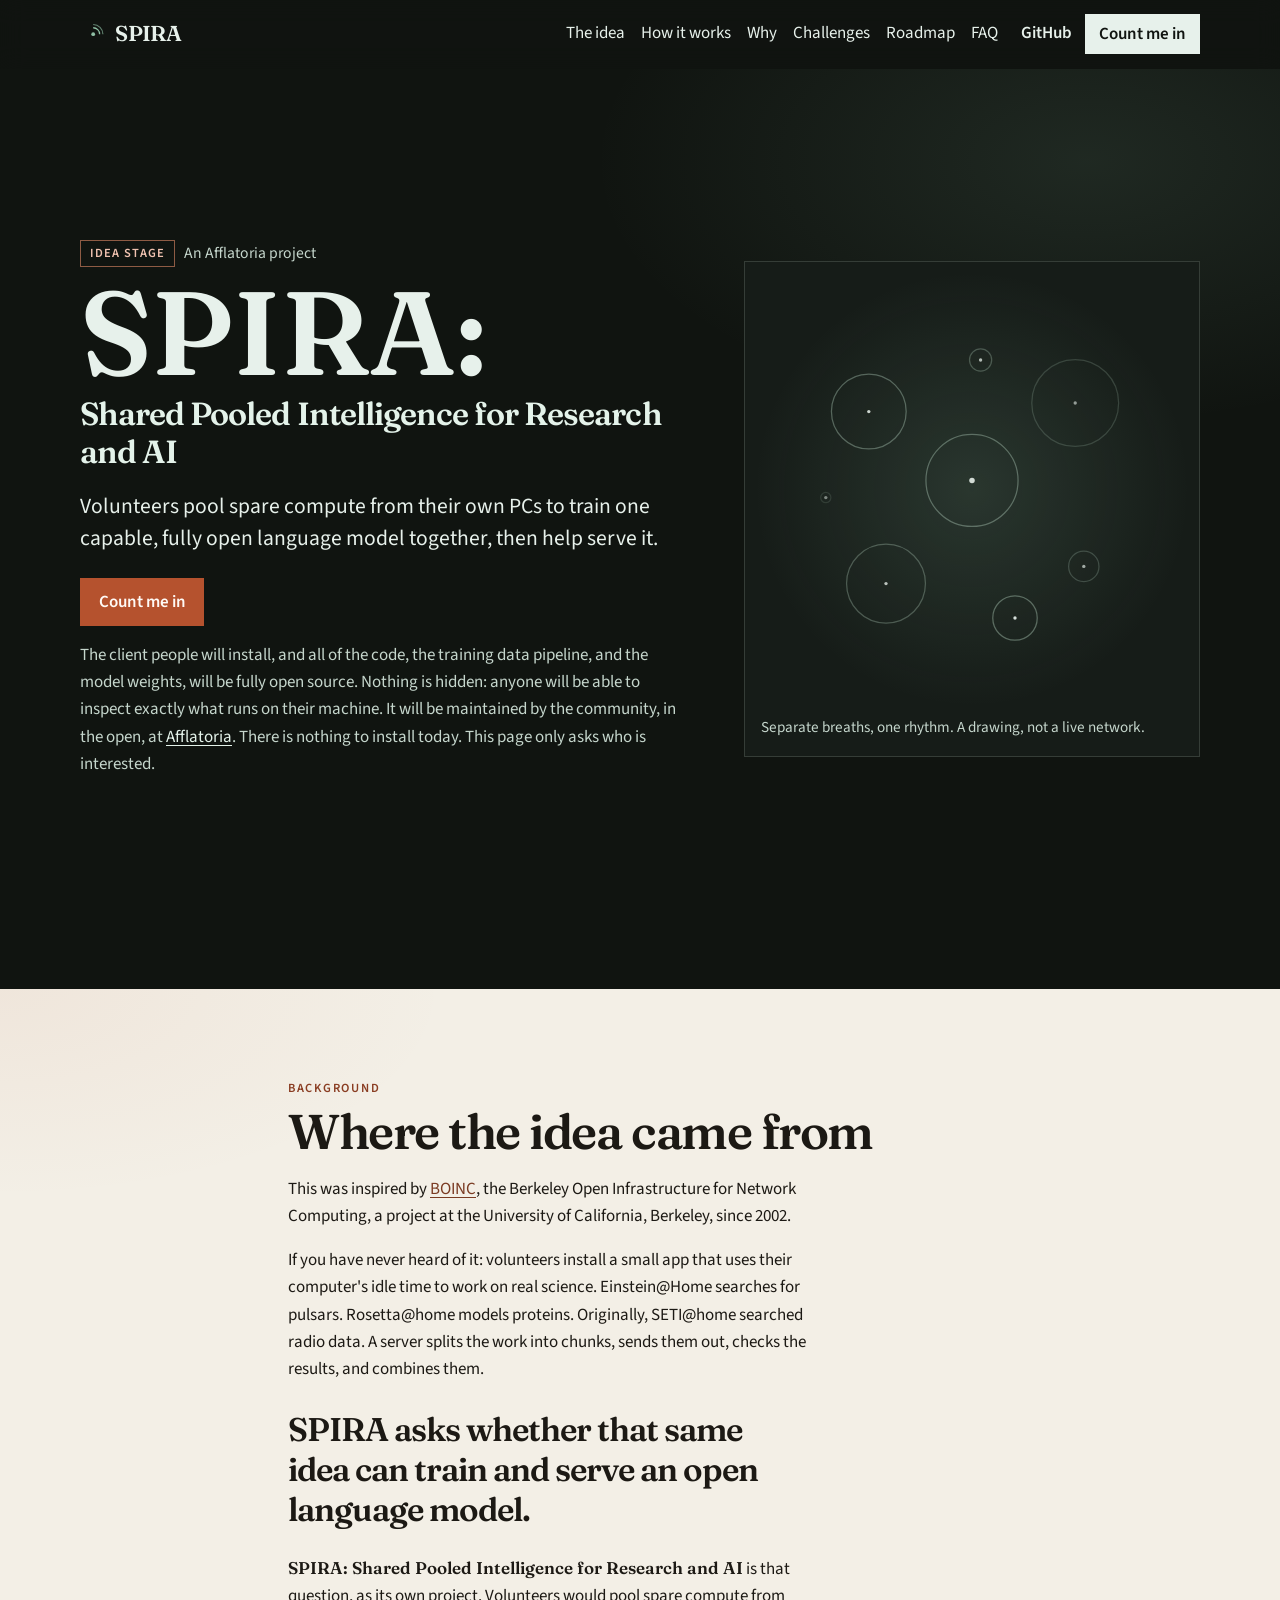
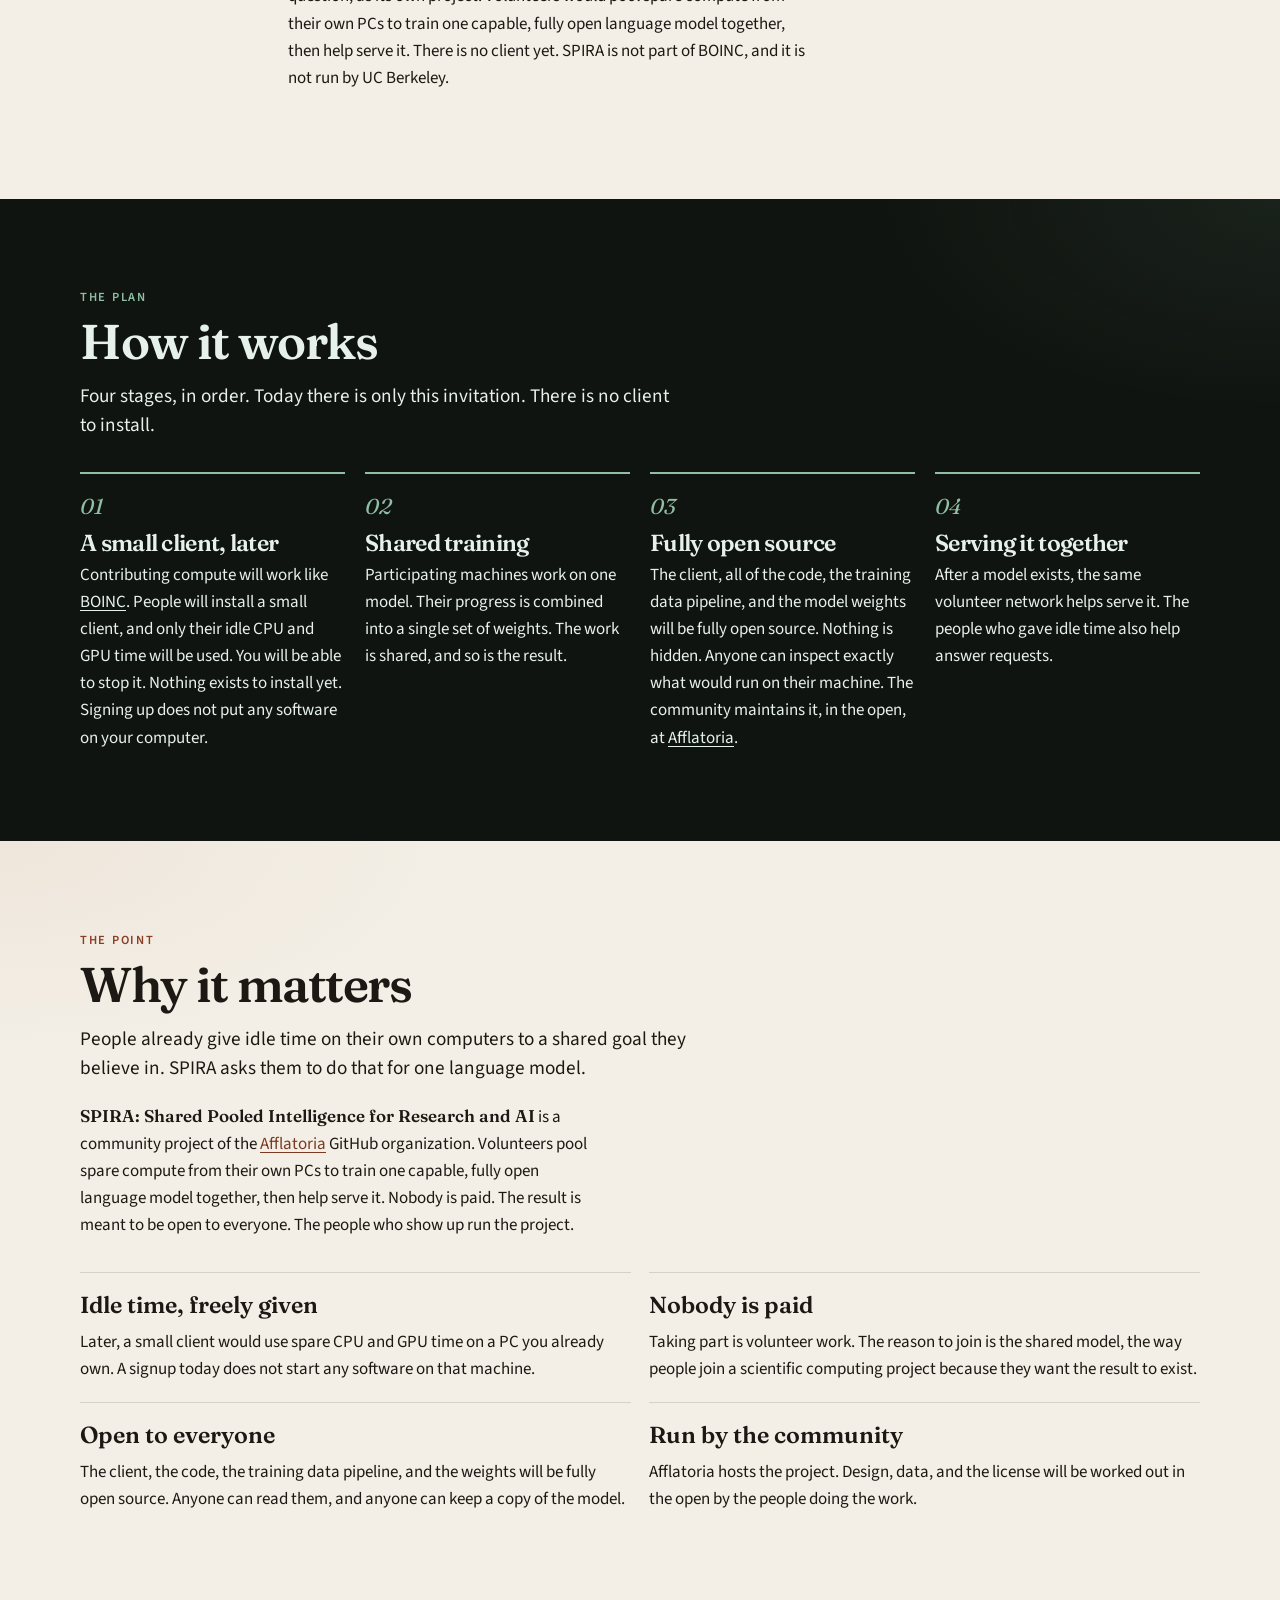
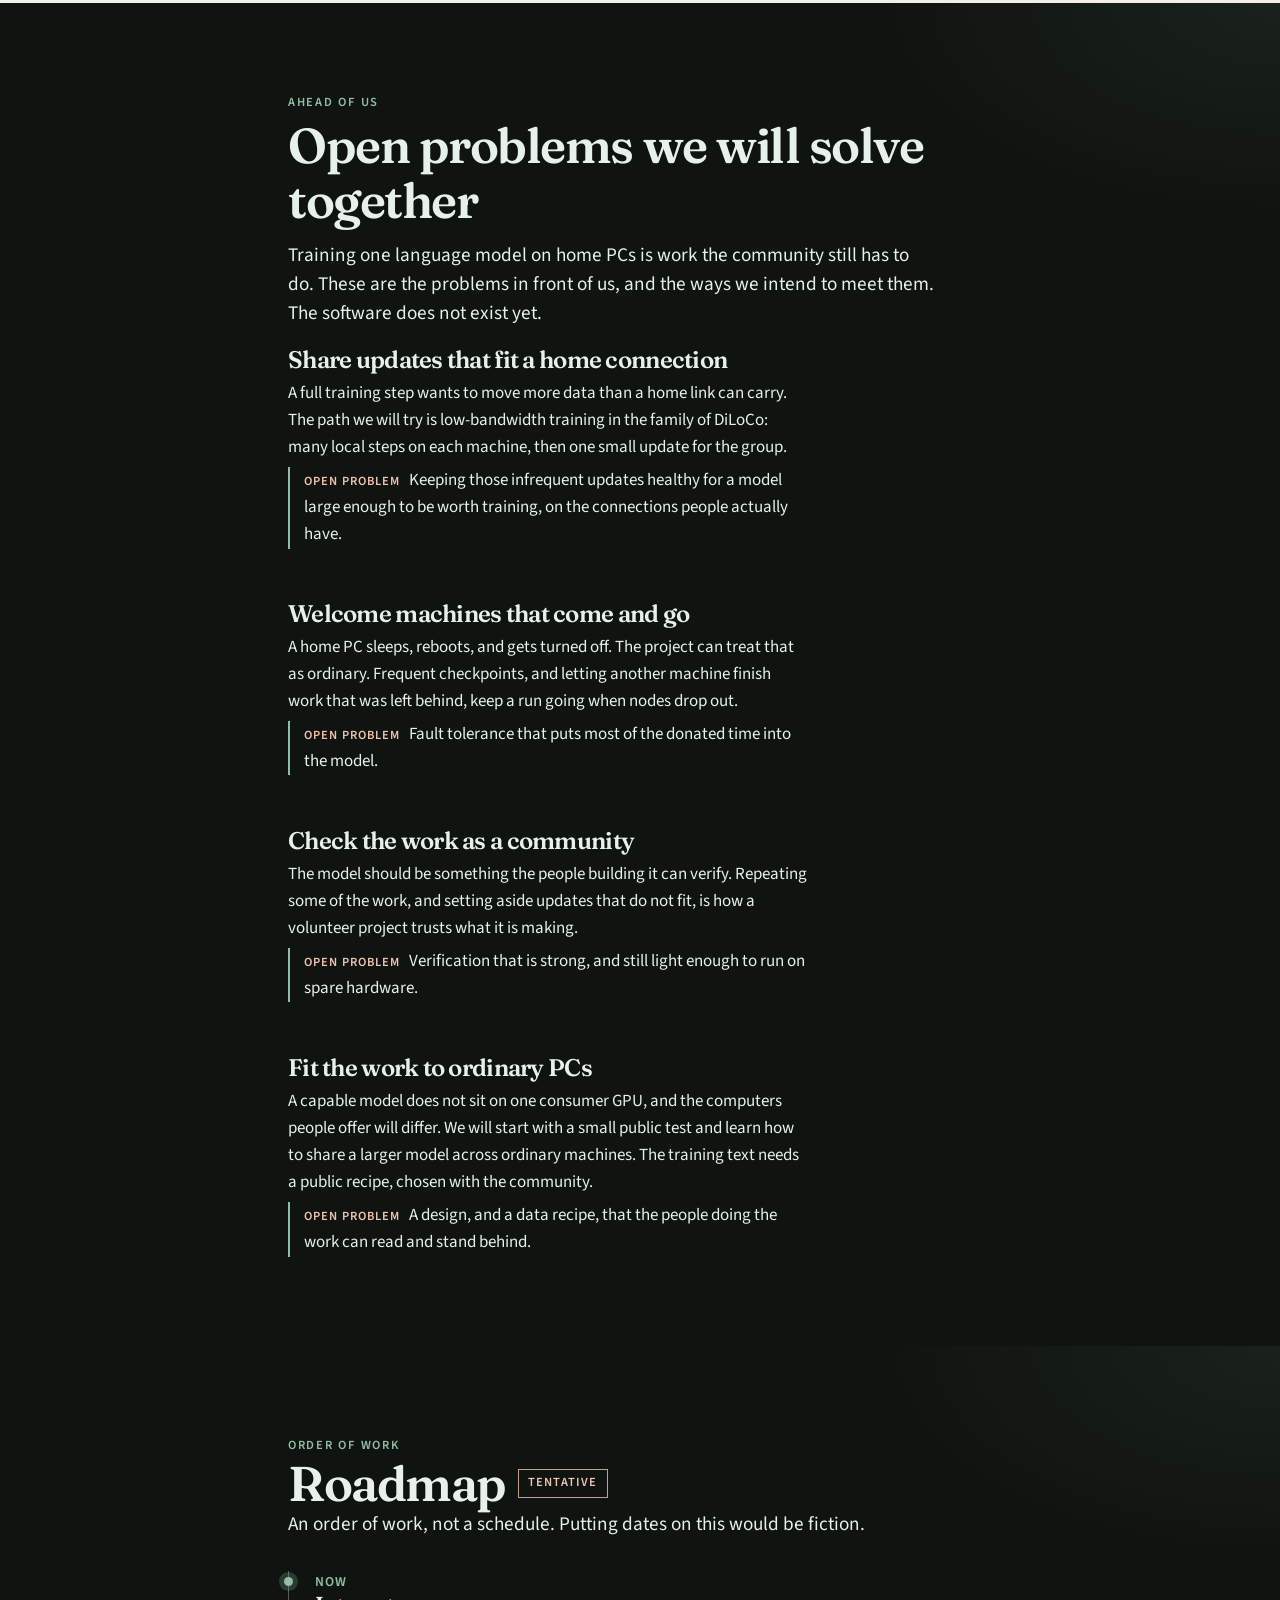
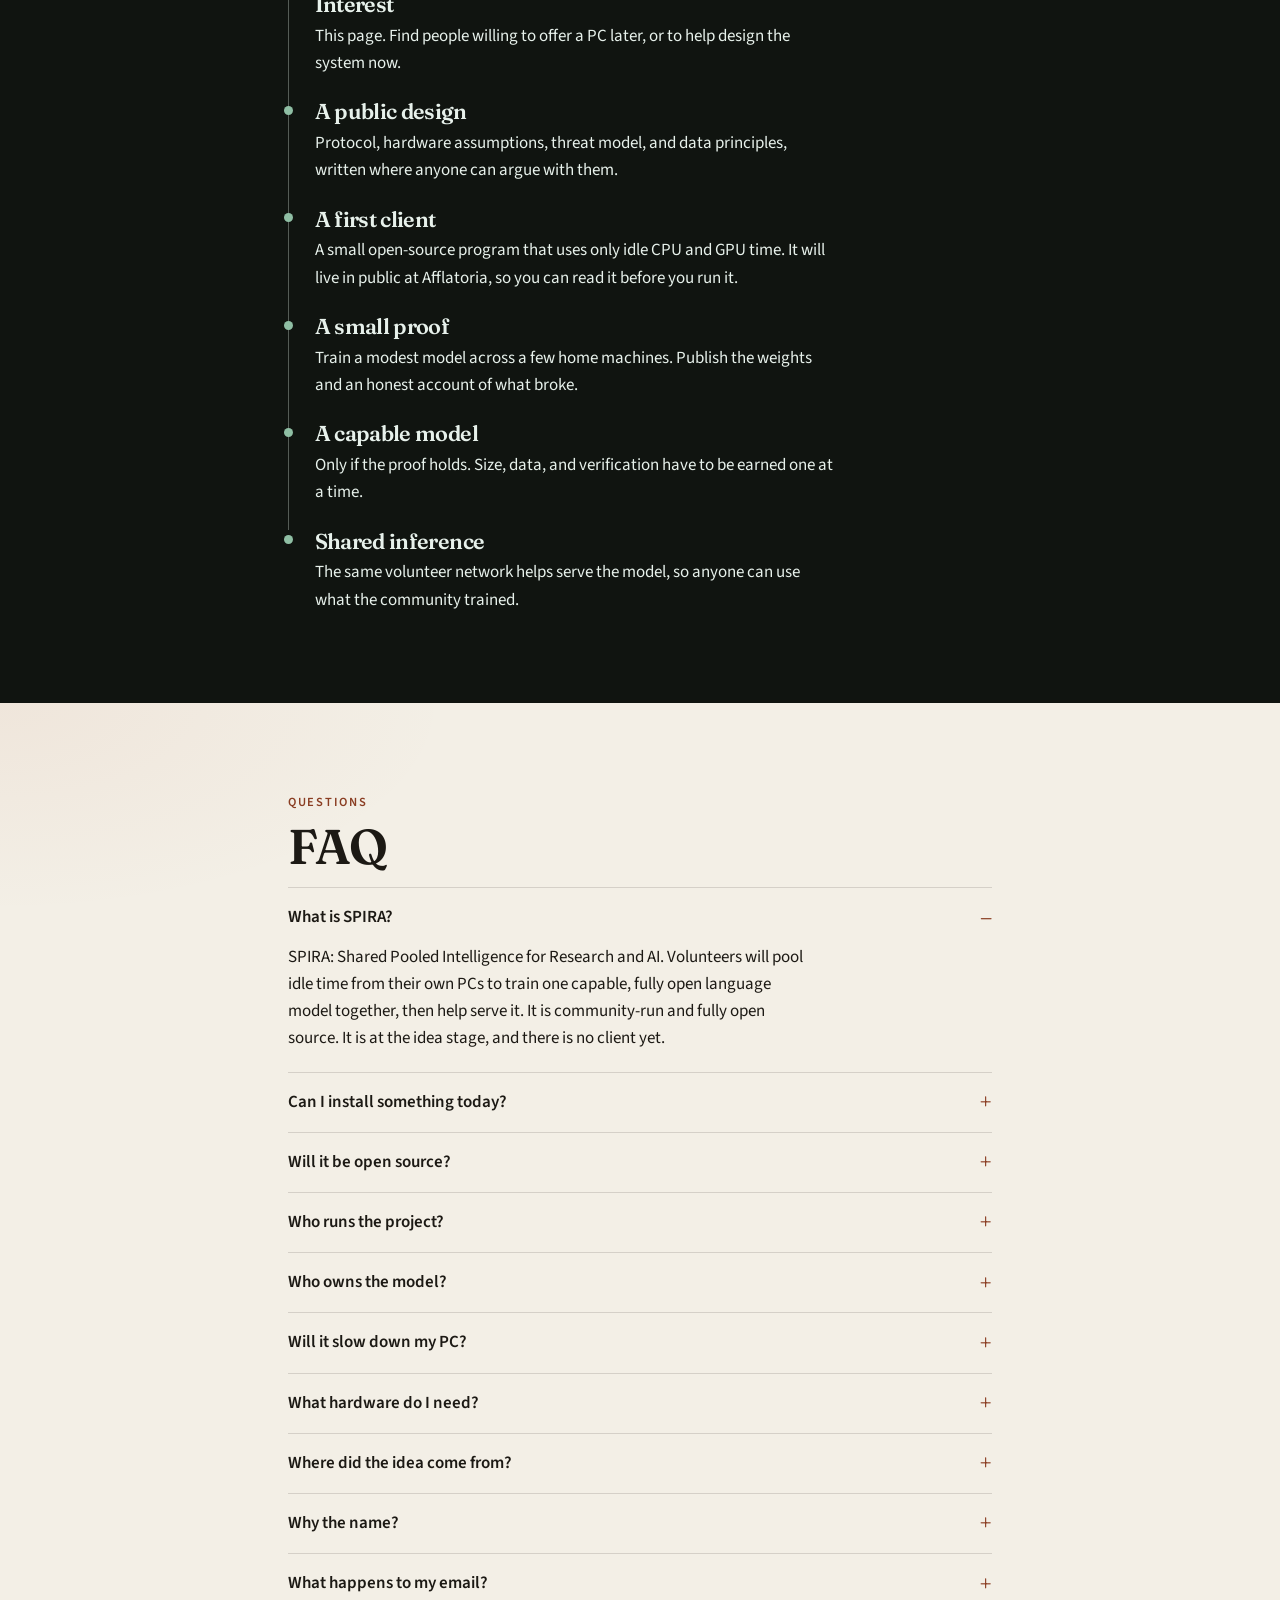
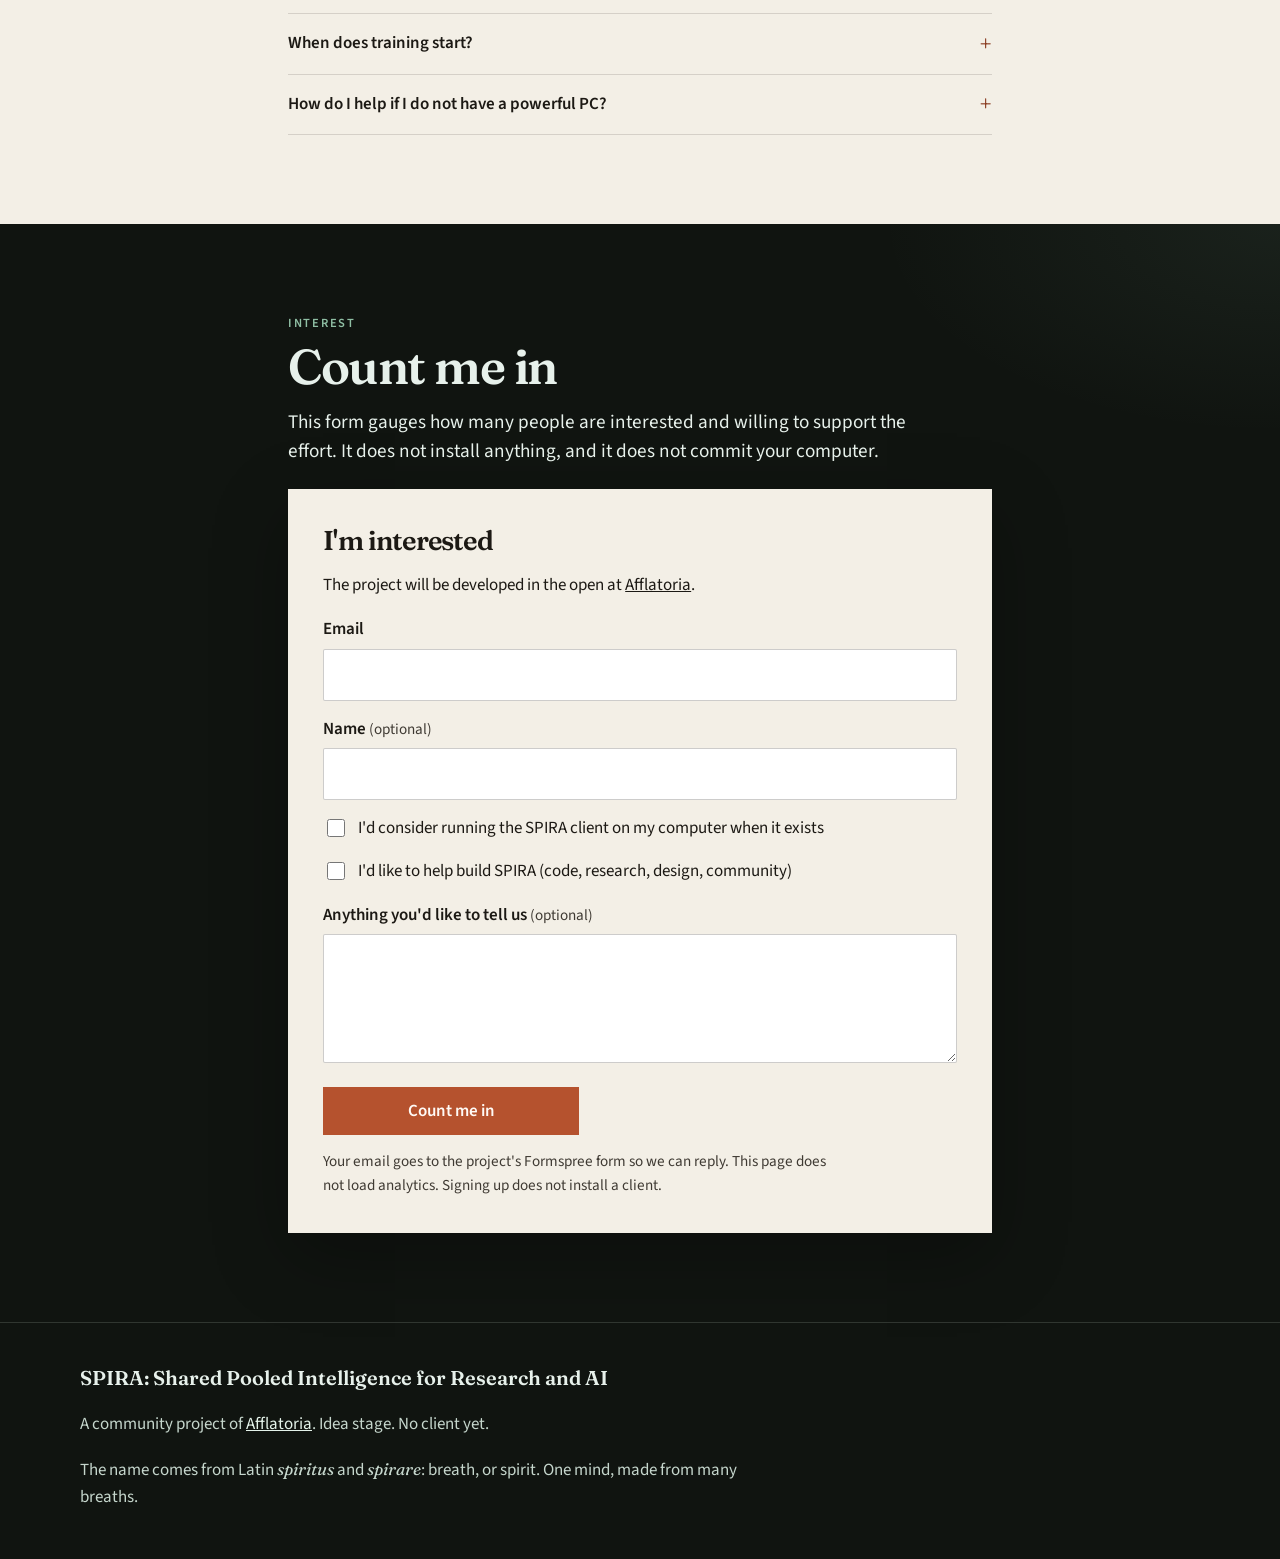
==== commit 2385f877: "Minor" ====
--- a/index.html
+++ b/index.html
@@ -98,7 +98,7 @@
       <div class="wrap narrow">
         <p class="kicker">Background</p>
         <h2>Where the idea came from</h2>
-        <p>The founder was inspired by <a href="https://boinc.berkeley.edu" rel="noopener noreferrer">BOINC</a>, the Berkeley Open Infrastructure for Network Computing, a project at the University of California, Berkeley, since 2002.</p>
+        <p>This was inspired by <a href="https://boinc.berkeley.edu" rel="noopener noreferrer">BOINC</a>, the Berkeley Open Infrastructure for Network Computing, a project at the University of California, Berkeley, since 2002.</p>
         <p>If you have never heard of it: volunteers install a small app that uses their computer's idle time to work on real science. Einstein@Home searches for pulsars. Rosetta@home models proteins. Originally, SETI@home searched radio data. A server splits the work into chunks, sends them out, checks the results, and combines them.</p>
         <blockquote class="ask">
           <p>SPIRA asks whether that same idea can train and serve an open language model.</p>
